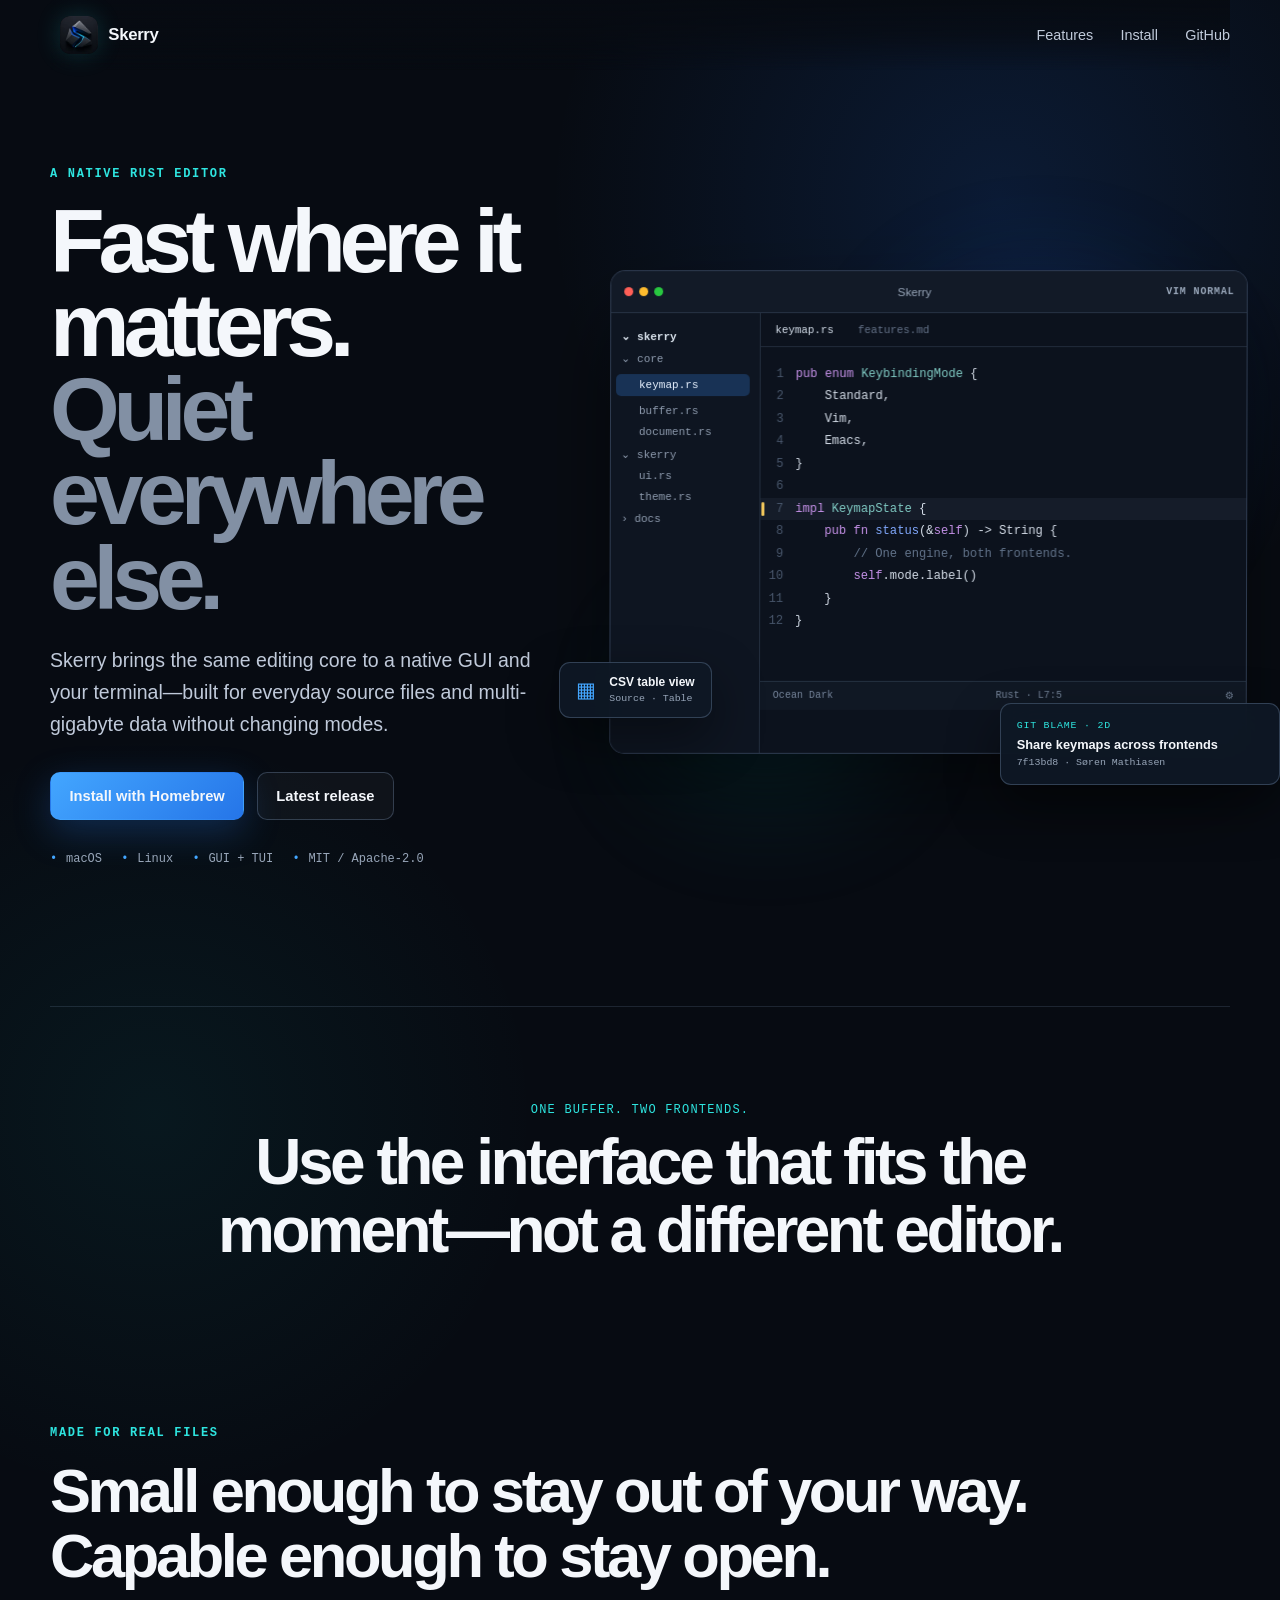
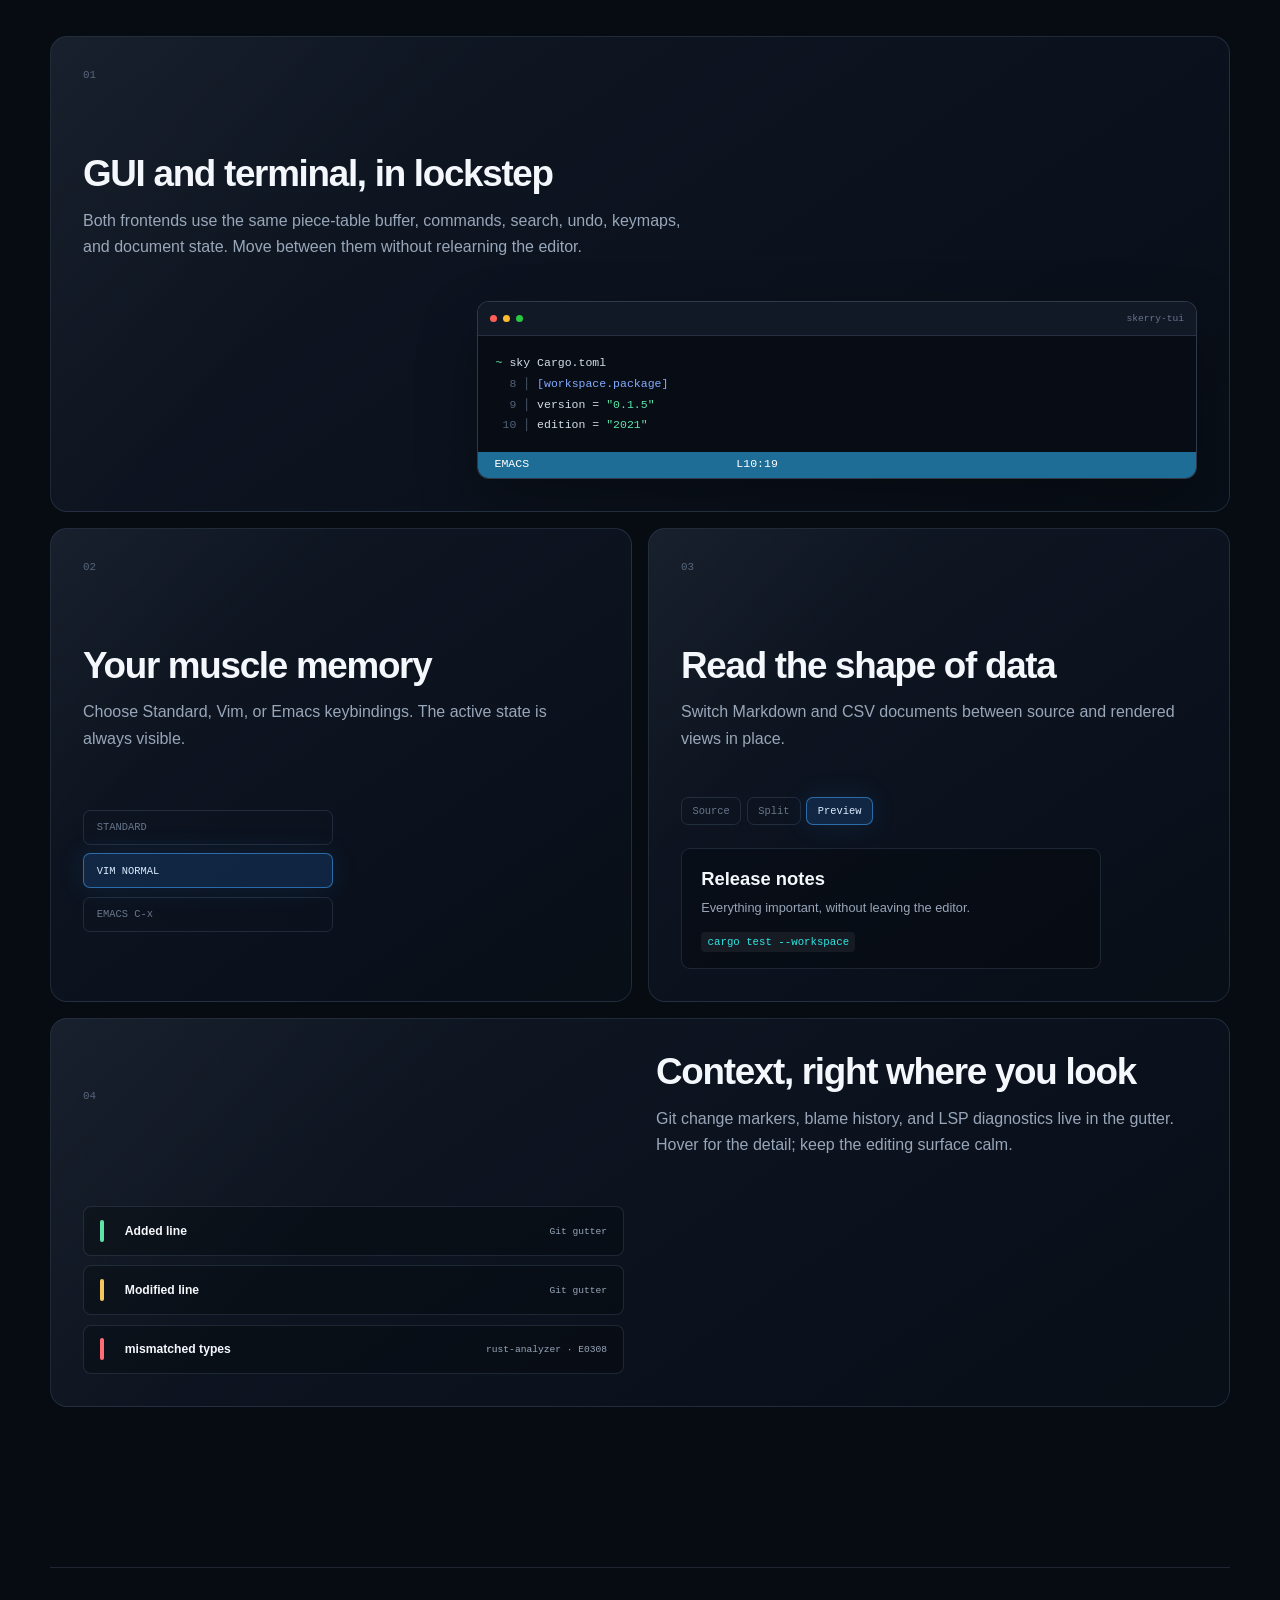
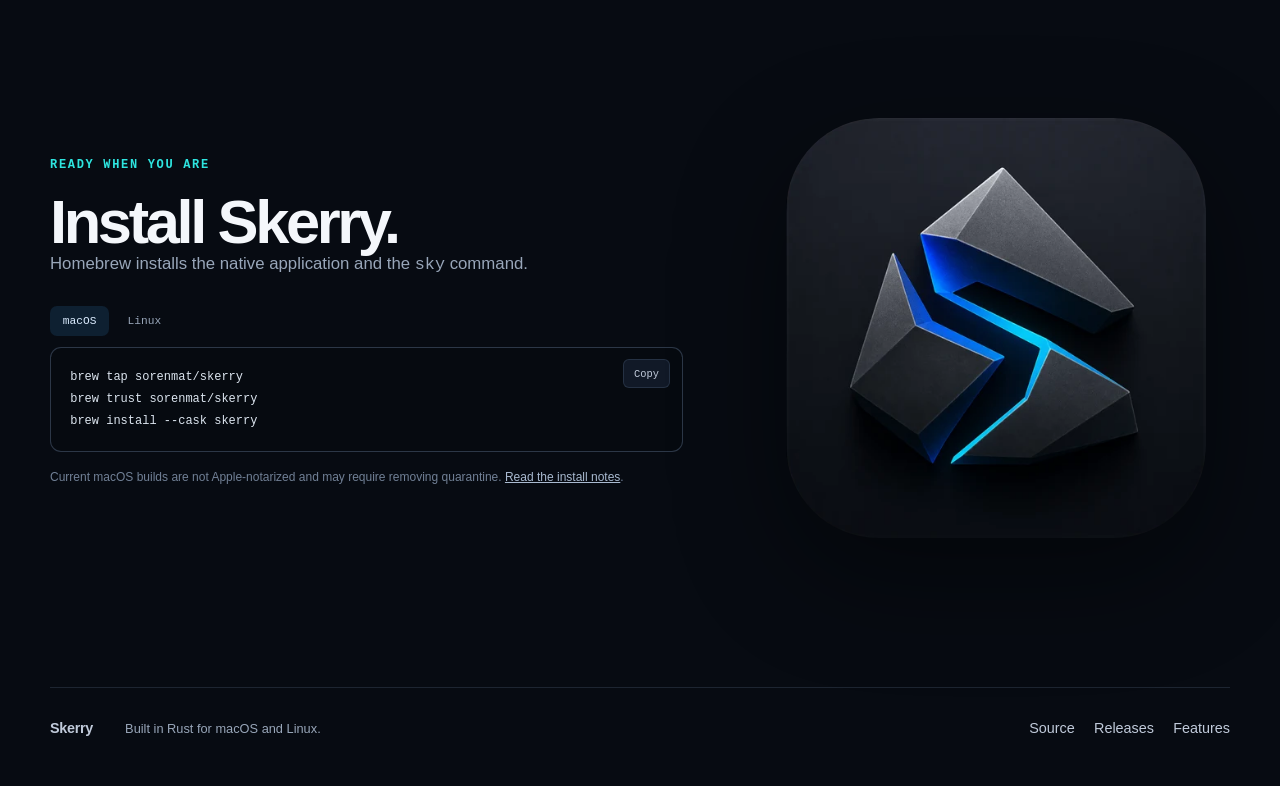
==== site/index.html @ b8928e0d "feat: add Skerry GitHub Pages site Give the editor a public product page with responsive installatio" ====
<!doctype html>
<html lang="en">
  <head>
    <meta charset="utf-8" />
    <meta name="viewport" content="width=device-width, initial-scale=1" />
    <meta
      name="description"
      content="Skerry is a fast Rust editor with native GUI and terminal frontends, Vim and Emacs keybindings, Markdown and CSV previews, Git context, and LSP support."
    />
    <meta name="theme-color" content="#070b12" />
    <meta property="og:title" content="Skerry — a fast editor for GUI and terminal" />
    <meta
      property="og:description"
      content="One editing core. Native GUI and terminal frontends. Built in Rust for tiny source files and multi-gigabyte data."
    />
    <meta
      property="og:image"
      content="https://sorenmat.github.io/skerry/Skerry-icon-512.png"
    />
    <meta property="og:type" content="website" />
    <meta property="og:url" content="https://sorenmat.github.io/skerry/" />
    <title>Skerry — a fast editor for GUI and terminal</title>
    <link rel="canonical" href="https://sorenmat.github.io/skerry/" />
    <link rel="icon" type="image/png" href="Skerry-icon-96.png" />
    <link rel="stylesheet" href="styles.css" />
    <script src="script.js" defer></script>
  </head>
  <body>
    <a class="skip-link" href="#main">Skip to content</a>

    <header class="site-header" data-header>
      <a class="brand" href="#top" aria-label="Skerry home">
        <picture>
          <source srcset="Skerry-icon-96.webp" type="image/webp" />
          <img src="Skerry-icon-96.png" alt="" width="38" height="38" />
        </picture>
        <span>Skerry</span>
      </a>
      <nav aria-label="Primary navigation">
        <a href="#features">Features</a>
        <a href="#install">Install</a>
        <a href="https://github.com/sorenmat/skerry">GitHub</a>
      </nav>
    </header>

    <main id="main">
      <section class="hero" id="top">
        <div class="hero-copy">
          <p class="eyebrow">A native Rust editor</p>
          <h1>Fast where it matters.<br /><span>Quiet everywhere else.</span></h1>
          <p class="hero-lede">
            Skerry brings the same editing core to a native GUI and your terminal—built
            for everyday source files and multi-gigabyte data without changing modes.
          </p>
          <div class="hero-actions">
            <a class="button button-primary" href="#install">Install with Homebrew</a>
            <a class="button button-secondary" href="https://github.com/sorenmat/skerry/releases/latest">
              Latest release
            </a>
          </div>
          <ul class="hero-notes" aria-label="Supported platforms">
            <li>macOS</li>
            <li>Linux</li>
            <li>GUI + TUI</li>
            <li>MIT / Apache-2.0</li>
          </ul>
        </div>

        <div
          class="product-stage"
          role="img"
          aria-label="Skerry’s native editor showing a Rust file, project tree, Vim mode, Git blame, and CSV view controls"
        >
          <div aria-hidden="true">
          <div class="glow glow-one"></div>
          <div class="glow glow-two"></div>
          <div class="editor-window">
            <div class="window-bar">
              <div class="traffic-lights" aria-hidden="true"><i></i><i></i><i></i></div>
              <span>Skerry</span>
              <span class="window-mode">VIM NORMAL</span>
            </div>
            <div class="editor-body">
              <aside class="file-tree" aria-label="Project files">
                <strong>⌄ skerry</strong>
                <span>⌄ core</span>
                <span class="tree-file selected">keymap.rs</span>
                <span class="tree-file">buffer.rs</span>
                <span class="tree-file">document.rs</span>
                <span>⌄ skerry</span>
                <span class="tree-file">ui.rs</span>
                <span class="tree-file">theme.rs</span>
                <span>› docs</span>
              </aside>
              <div class="code-pane" aria-label="Rust source preview">
                <div class="tab-row"><span>keymap.rs</span><span class="tab-dim">features.md</span></div>
                <div class="code-lines" aria-hidden="true">
                  <span><b>1</b><code><em>pub enum</em> <strong>KeybindingMode</strong> {</code></span>
                  <span><b>2</b><code>    Standard,</code></span>
                  <span><b>3</b><code>    Vim,</code></span>
                  <span><b>4</b><code>    Emacs,</code></span>
                  <span><b>5</b><code>}</code></span>
                  <span><b>6</b><code></code></span>
                  <span class="active-line"><b>7</b><i class="git-mark"></i><code><em>impl</em> <strong>KeymapState</strong> {</code></span>
                  <span><b>8</b><code>    <em>pub fn</em> <mark>status</mark>(&amp;<em>self</em>) -&gt; String {</code></span>
                  <span><b>9</b><code>        <span class="comment">// One engine, both frontends.</span></code></span>
                  <span><b>10</b><code>        <em>self</em>.mode.label()</code></span>
                  <span><b>11</b><code>    }</code></span>
                  <span><b>12</b><code>}</code></span>
                </div>
                <div class="editor-status">
                  <span>Ocean Dark</span><span>Rust · L7:5</span><span>⚙</span>
                </div>
              </div>
            </div>
          </div>
          <div class="floating-card blame-card">
            <span class="card-kicker">Git blame · 2d</span>
            <strong>Share keymaps across frontends</strong>
            <small>7f13bd8 · Søren Mathiasen</small>
          </div>
          <div class="floating-card file-card">
            <span class="file-icon">▦</span>
            <div><strong>CSV table view</strong><small>Source · Table</small></div>
          </div>
          </div>
        </div>
      </section>

      <section class="manifesto section-shell">
        <p>One buffer. Two frontends.</p>
        <h2>Use the interface that fits the moment—not a different editor.</h2>
      </section>

      <section class="features section-shell" id="features">
        <div class="section-heading">
          <p class="eyebrow">Made for real files</p>
          <h2>Small enough to stay out of your way.<br />Capable enough to stay open.</h2>
        </div>
        <div class="feature-grid">
          <article class="feature-card feature-wide">
            <span class="feature-number">01</span>
            <h3>GUI and terminal, in lockstep</h3>
            <p>
              Both frontends use the same piece-table buffer, commands, search, undo,
              keymaps, and document state. Move between them without relearning the editor.
            </p>
            <div class="terminal-demo" aria-label="Terminal example">
              <div class="terminal-bar"><i></i><i></i><i></i><span>skerry-tui</span></div>
              <pre><span class="prompt">~</span> sky Cargo.toml
<span class="dim">  8 │</span> <span class="blue">[workspace.package]</span>
<span class="dim">  9 │</span> version = <span class="green">"0.1.5"</span>
<span class="dim"> 10 │</span> edition = <span class="green">"2021"</span>
<span class="statusline"> EMACS                              L10:19 </span></pre>
            </div>
          </article>

          <article class="feature-card">
            <span class="feature-number">02</span>
            <h3>Your muscle memory</h3>
            <p>Choose Standard, Vim, or Emacs keybindings. The active state is always visible.</p>
            <div class="mode-stack" aria-label="Keybinding modes">
              <span>STANDARD</span><span class="active">VIM NORMAL</span><span>EMACS C-x</span>
            </div>
          </article>

          <article class="feature-card">
            <span class="feature-number">03</span>
            <h3>Read the shape of data</h3>
            <p>Switch Markdown and CSV documents between source and rendered views in place.</p>
            <div class="view-switcher"><span>Source</span><span>Split</span><span class="active">Preview</span></div>
            <div class="markdown-mini">
              <strong>Release notes</strong>
              <p>Everything important, without leaving the editor.</p>
              <code>cargo test --workspace</code>
            </div>
          </article>

          <article class="feature-card feature-wide context-card">
            <span class="feature-number">04</span>
            <div>
              <h3>Context, right where you look</h3>
              <p>
                Git change markers, blame history, and LSP diagnostics live in the gutter.
                Hover for the detail; keep the editing surface calm.
              </p>
            </div>
            <div class="context-list">
              <span><i class="dot dot-green"></i><strong>Added line</strong><small>Git gutter</small></span>
              <span><i class="dot dot-yellow"></i><strong>Modified line</strong><small>Git gutter</small></span>
              <span><i class="dot dot-red"></i><strong>mismatched types</strong><small>rust-analyzer · E0308</small></span>
            </div>
          </article>
        </div>
      </section>

      <section class="install section-shell" id="install">
        <div class="install-copy">
          <p class="eyebrow">Ready when you are</p>
          <h2>Install Skerry.</h2>
          <p>Homebrew installs the native application and the <code>sky</code> command.</p>
          <div class="platform-tabs" aria-label="Installation platform">
            <button type="button" aria-pressed="true" aria-controls="install-command" data-platform="macos">macOS</button>
            <button type="button" aria-pressed="false" aria-controls="install-command" data-platform="linux">Linux</button>
          </div>
          <div class="command-box" id="install-command" data-command-box>
            <pre><code data-install-command>brew tap sorenmat/skerry
brew trust sorenmat/skerry
brew install --cask skerry</code></pre>
            <button type="button" class="copy-button" data-copy aria-label="Copy install command" aria-live="polite">Copy</button>
          </div>
          <p class="install-note">
            Current macOS builds are not Apple-notarized and may require removing quarantine.
            <a href="https://github.com/sorenmat/skerry/blob/master/INSTALL.md">Read the install notes</a>.
          </p>
        </div>
        <picture>
          <source srcset="Skerry-icon-512.webp" type="image/webp" />
          <img
            class="install-icon"
            src="Skerry-icon-512.png"
            alt="Skerry app icon"
            width="420"
            height="420"
            loading="lazy"
          />
        </picture>
      </section>
    </main>

    <footer class="site-footer section-shell">
      <a class="brand" href="#top"><span>Skerry</span></a>
      <p>Built in Rust for macOS and Linux.</p>
      <div>
        <a href="https://github.com/sorenmat/skerry">Source</a>
        <a href="https://github.com/sorenmat/skerry/releases">Releases</a>
        <a href="https://github.com/sorenmat/skerry/blob/master/features.md">Features</a>
      </div>
    </footer>
  </body>
</html>
---- site/styles.css ----
:root {
  color-scheme: dark;
  --bg: #070b12;
  --bg-soft: #0c121d;
  --panel: rgba(17, 25, 39, 0.76);
  --panel-solid: #111927;
  --line: rgba(143, 171, 211, 0.16);
  --line-strong: rgba(143, 171, 211, 0.28);
  --text: #f4f7fb;
  --muted: #98a6b9;
  --muted-bright: #c0cada;
  --blue: #43a6ff;
  --cyan: #2ee5e0;
  --green: #5ae4a8;
  --yellow: #f2c75c;
  --red: #ff6b75;
  --max: 1180px;
}

* { box-sizing: border-box; }
html { scroll-behavior: smooth; }
[id] { scroll-margin-top: 5.5rem; }
body {
  margin: 0;
  overflow-x: hidden;
  background:
    radial-gradient(circle at 78% 5%, rgba(35, 111, 232, 0.16), transparent 28rem),
    radial-gradient(circle at 12% 28%, rgba(21, 193, 196, 0.07), transparent 24rem),
    var(--bg);
  color: var(--text);
  font-family: Inter, ui-sans-serif, -apple-system, BlinkMacSystemFont, "Segoe UI", sans-serif;
  -webkit-font-smoothing: antialiased;
}

a { color: inherit; }
button, a { -webkit-tap-highlight-color: transparent; }
.skip-link { position: fixed; top: -4rem; left: 1rem; z-index: 20; padding: .75rem 1rem; background: var(--text); color: var(--bg); }
.skip-link:focus { top: 1rem; }

.site-header {
  position: sticky;
  top: 0;
  z-index: 10;
  display: flex;
  align-items: center;
  justify-content: space-between;
  width: min(calc(100% - 2rem), var(--max));
  margin: 0 auto;
  padding: 1rem 0;
  background: linear-gradient(to bottom, rgba(7, 11, 18, .94), rgba(7, 11, 18, .68), transparent);
  backdrop-filter: blur(14px);
}
.brand { display: inline-flex; align-items: center; gap: .65rem; font-size: 1.05rem; font-weight: 720; letter-spacing: -.02em; text-decoration: none; }
.brand picture { display: contents; }
.brand img { border-radius: 10px; box-shadow: 0 0 24px rgba(46, 229, 224, .18); }
.site-header nav { display: flex; gap: 1.7rem; }
.site-header nav a, .site-footer a { color: var(--muted-bright); font-size: .9rem; text-decoration: none; transition: color .2s ease; }
.site-header nav a:hover, .site-footer a:hover { color: white; }

.hero {
  display: grid;
  grid-template-columns: minmax(0, .9fr) minmax(520px, 1.1fr);
  align-items: center;
  gap: 3.2rem;
  width: min(calc(100% - 2rem), var(--max));
  min-height: 810px;
  margin: 0 auto;
  padding: 6rem 0 8rem;
}
.eyebrow { margin: 0 0 1rem; color: var(--cyan); font: 650 .75rem/1.4 ui-monospace, SFMono-Regular, Menlo, monospace; letter-spacing: .14em; text-transform: uppercase; }
h1, h2, h3, p { margin-top: 0; }
h1 { max-width: 720px; margin-bottom: 1.5rem; font-size: clamp(3.7rem, 7vw, 6.4rem); line-height: .94; letter-spacing: -.07em; }
h1 span { color: #8290a4; }
.hero-lede { max-width: 620px; color: var(--muted-bright); font-size: clamp(1.05rem, 2vw, 1.22rem); line-height: 1.65; }
.hero-actions { display: flex; flex-wrap: wrap; gap: .8rem; margin: 2rem 0 2rem; }
.button { display: inline-flex; min-height: 48px; align-items: center; justify-content: center; padding: .8rem 1.15rem; border: 1px solid var(--line-strong); border-radius: 10px; font-size: .92rem; font-weight: 680; text-decoration: none; transition: transform .2s ease, border-color .2s ease, box-shadow .2s ease; }
.button:hover { transform: translateY(-2px); }
.button-primary { border-color: transparent; background: linear-gradient(135deg, var(--blue), #2575e8); box-shadow: 0 12px 36px rgba(38, 120, 231, .28); }
.button-primary:hover { box-shadow: 0 16px 44px rgba(38, 120, 231, .4); }
.button-secondary { background: rgba(255,255,255,.035); }
.button-secondary:hover { border-color: rgba(255,255,255,.35); }
.hero-notes { display: flex; flex-wrap: wrap; gap: .55rem 1.2rem; padding: 0; color: var(--muted); font: .75rem ui-monospace, SFMono-Regular, Menlo, monospace; list-style: none; }
.hero-notes li::before { content: "•"; margin-right: .55rem; color: var(--blue); }

.product-stage { position: relative; min-height: 560px; perspective: 1200px; }
.glow { position: absolute; border-radius: 999px; filter: blur(60px); opacity: .28; }
.glow-one { top: 8%; right: 8%; width: 280px; height: 280px; background: #165ad5; }
.glow-two { bottom: 0; left: 6%; width: 240px; height: 180px; background: #00b6c1; opacity: .14; }
.editor-window {
  position: absolute;
  top: 5%;
  left: 0;
  width: 103%;
  overflow: hidden;
  border: 1px solid rgba(137, 171, 218, .27);
  border-radius: 15px;
  background: #0c121d;
  box-shadow: 0 42px 90px rgba(0,0,0,.48), inset 0 1px rgba(255,255,255,.05);
  transform: rotateY(-4deg) rotateX(2deg);
}
.window-bar, .tab-row, .editor-status { display: flex; align-items: center; }
.window-bar { height: 42px; padding: 0 .8rem; border-bottom: 1px solid var(--line); background: #121a27; color: var(--muted); font-size: .73rem; }
.window-bar > span:nth-child(2) { margin: auto; }
.window-mode { font: 600 .63rem ui-monospace, monospace; letter-spacing: .08em; }
.traffic-lights { display: flex; gap: 6px; }
.traffic-lights i, .terminal-bar i { width: 9px; height: 9px; border-radius: 50%; background: #ff5f57; }
.traffic-lights i:nth-child(2), .terminal-bar i:nth-child(2) { background: #febc2e; }
.traffic-lights i:nth-child(3), .terminal-bar i:nth-child(3) { background: #28c840; }
.editor-body { display: grid; grid-template-columns: 150px 1fr; min-height: 440px; }
.file-tree { display: flex; flex-direction: column; gap: .58rem; padding: 1.05rem .65rem; border-right: 1px solid var(--line); background: #0e1521; color: #8e9bae; font: .69rem ui-monospace, SFMono-Regular, Menlo, monospace; }
.file-tree strong { color: #dce5ef; }
.tree-file { padding-left: 1.1rem; }
.tree-file.selected { margin-left: -.35rem; padding: .3rem .35rem .3rem 1.45rem; border-radius: 5px; background: rgba(54, 137, 239, .25); color: #e8f2ff; }
.code-pane { min-width: 0; }
.tab-row { height: 34px; gap: 1.5rem; padding: 0 .9rem; border-bottom: 1px solid var(--line); color: #d7e1ed; font: .68rem ui-monospace, monospace; }
.tab-dim { color: #647288; }
.code-lines { padding: 1rem 0; font: .76rem/1.85 ui-monospace, SFMono-Regular, Menlo, monospace; }
.code-lines > span { position: relative; display: grid; grid-template-columns: 35px 1fr; min-height: 1.85em; padding-right: 1rem; }
.code-lines b { color: #48566b; text-align: right; padding-right: 12px; font-weight: 400; user-select: none; }
.code-lines code { color: #d6dee9; white-space: pre; }
.code-lines em { color: #c792ea; font-style: normal; }
.code-lines strong { color: #80cbc4; font-weight: 500; }
.code-lines mark { background: none; color: #82aaff; }
.code-lines .comment { color: #62738a; }
.code-lines .active-line { background: rgba(97, 120, 151, .10); }
.git-mark { position: absolute; left: 1px; top: 4px; width: 3px; height: calc(100% - 8px); border-radius: 3px; background: var(--yellow); }
.editor-status { justify-content: space-between; height: 29px; margin-top: 2rem; padding: 0 .8rem; border-top: 1px solid var(--line); background: #101824; color: #75849a; font: .63rem ui-monospace, monospace; }
.floating-card { position: absolute; z-index: 2; border: 1px solid var(--line-strong); background: rgba(15, 24, 37, .92); box-shadow: 0 20px 52px rgba(0,0,0,.45); backdrop-filter: blur(18px); }
.blame-card { right: -8%; bottom: 3%; display: flex; flex-direction: column; gap: .35rem; width: 280px; padding: 1rem; border-radius: 11px; }
.card-kicker { color: var(--cyan); font: .62rem ui-monospace, monospace; text-transform: uppercase; letter-spacing: .08em; }
.blame-card strong { font-size: .8rem; }
.blame-card small, .file-card small { color: var(--muted); font: .62rem ui-monospace, monospace; }
.file-card { left: -8%; bottom: 15%; display: flex; align-items: center; gap: .8rem; padding: .8rem 1rem; border-radius: 11px; }
.file-card div { display: flex; flex-direction: column; gap: .25rem; }
.file-card strong { font-size: .75rem; }
.file-icon { color: var(--blue); font-size: 1.3rem; }

.section-shell { width: min(calc(100% - 2rem), var(--max)); margin-inline: auto; }
.manifesto { padding: 6rem 0 10rem; border-top: 1px solid var(--line); text-align: center; }
.manifesto p { color: var(--cyan); font: .75rem ui-monospace, monospace; letter-spacing: .1em; text-transform: uppercase; }
.manifesto h2 { max-width: 850px; margin: 0 auto; font-size: clamp(2.4rem, 5vw, 4.8rem); line-height: 1.06; letter-spacing: -.055em; }
.features { padding-bottom: 10rem; }
.section-heading { margin-bottom: 3rem; }
.section-heading h2, .install h2 { margin-bottom: 0; font-size: clamp(2.3rem, 4.8vw, 4.3rem); line-height: 1.06; letter-spacing: -.055em; }
.feature-grid { display: grid; grid-template-columns: repeat(2, minmax(0, 1fr)); gap: 1rem; }
.feature-card { position: relative; overflow: hidden; min-height: 380px; padding: 2rem; border: 1px solid var(--line); border-radius: 17px; background: linear-gradient(145deg, rgba(18,27,42,.82), rgba(10,16,26,.72)); }
.feature-card::after { content: ""; position: absolute; inset: 0; pointer-events: none; background: linear-gradient(130deg, rgba(255,255,255,.035), transparent 30%); }
.feature-wide { grid-column: span 2; }
.feature-number { display: block; margin-bottom: 4.5rem; color: #536178; font: .68rem ui-monospace, monospace; }
.feature-card h3 { max-width: 650px; margin-bottom: .8rem; font-size: clamp(1.55rem, 3vw, 2.3rem); letter-spacing: -.035em; }
.feature-card > p, .context-card > div > p { max-width: 620px; color: var(--muted); line-height: 1.65; }
.terminal-demo { margin: 2.5rem 0 0 auto; max-width: 720px; overflow: hidden; border: 1px solid var(--line-strong); border-radius: 12px; background: #080d15; box-shadow: 0 24px 60px rgba(0,0,0,.32); }
.terminal-bar { display: flex; gap: 6px; align-items: center; height: 34px; padding: 0 .75rem; border-bottom: 1px solid var(--line); background: #111927; }
.terminal-bar i { width: 7px; height: 7px; }
.terminal-bar span { margin-left: auto; color: #66758a; font: .6rem ui-monospace, monospace; }
.terminal-demo pre { margin: 0; padding: 1.1rem; color: #d5dfeb; font: .72rem/1.8 ui-monospace, monospace; }
.prompt, .green { color: var(--green); }
.dim { color: #536178; }
.blue { color: #82aaff; }
.statusline { display: block; margin: 1rem -1.1rem -1.1rem; padding: .15rem .6rem; background: #1e6d96; color: white; }
.mode-stack { display: grid; gap: .55rem; max-width: 250px; margin-top: 3.6rem; }
.mode-stack span, .view-switcher span { padding: .65rem .8rem; border: 1px solid var(--line); border-radius: 7px; color: #67768c; font: .65rem ui-monospace, monospace; }
.mode-stack span.active, .view-switcher span.active { border-color: rgba(67,166,255,.55); background: rgba(43, 127, 229, .18); color: #dcecff; box-shadow: 0 0 28px rgba(43,127,229,.12); }
.view-switcher { display: flex; gap: .35rem; margin: 2.8rem 0 1.4rem; }
.view-switcher span { padding: .45rem .65rem; }
.markdown-mini { max-width: 420px; padding: 1.2rem; border: 1px solid var(--line); border-radius: 9px; background: rgba(6,10,17,.55); }
.markdown-mini strong { font-size: 1.15rem; }
.markdown-mini p { margin: .6rem 0 1rem; color: var(--muted); font-size: .8rem; }
.markdown-mini code { padding: .25rem .4rem; border-radius: 4px; background: rgba(255,255,255,.06); color: var(--cyan); font-size: .67rem; }
.context-card { display: grid; grid-template-columns: 1fr 1fr; align-items: end; gap: 2rem; }
.context-list { display: grid; gap: .6rem; }
.context-list > span { display: grid; grid-template-columns: 12px 1fr auto; align-items: center; gap: .8rem; padding: .8rem 1rem; border: 1px solid var(--line); border-radius: 8px; background: rgba(5,9,15,.45); }
.context-list strong { font-size: .76rem; font-weight: 580; }
.context-list small { color: var(--muted); font: .6rem ui-monospace, monospace; }
.dot { width: 4px; height: 22px; border-radius: 4px; }
.dot-green { background: var(--green); }.dot-yellow { background: var(--yellow); }.dot-red { background: var(--red); }

.install { display: grid; grid-template-columns: 1.15fr .85fr; align-items: center; gap: 5rem; min-height: 720px; padding: 7rem 0; border-top: 1px solid var(--line); }
.install-copy > p:not(.eyebrow):not(.install-note) { color: var(--muted); font-size: 1.05rem; }
.install-copy code { font-family: ui-monospace, monospace; }
.platform-tabs { display: flex; gap: .35rem; margin: 2rem 0 .7rem; }
.platform-tabs button { padding: .55rem .8rem; border: 0; border-radius: 7px; background: transparent; color: var(--muted); cursor: pointer; font: .7rem ui-monospace, monospace; }
.platform-tabs button[aria-pressed="true"] { background: rgba(67,166,255,.13); color: #dcecff; }
.command-box { position: relative; overflow: auto; border: 1px solid var(--line-strong); border-radius: 11px; background: #060a10; }
.command-box pre { margin: 0; padding: 1.2rem 5rem 1.2rem 1.2rem; color: #dce5ef; font: .75rem/1.8 ui-monospace, monospace; }
.copy-button { position: absolute; top: .7rem; right: .7rem; padding: .45rem .65rem; border: 1px solid var(--line); border-radius: 6px; background: #111927; color: var(--muted-bright); cursor: pointer; font: .65rem ui-monospace, monospace; }
.copy-button:hover { border-color: var(--line-strong); color: white; }
.install-note { margin-top: 1rem; color: #718096; font-size: .75rem; line-height: 1.55; }
.install-note a { color: #a9bad0; }
.install > picture { display: block; }
.install-icon { display: block; width: min(100%, 420px); height: auto; margin: auto; border-radius: 22%; filter: drop-shadow(0 38px 55px rgba(0,0,0,.44)); }
.site-footer { display: flex; align-items: center; gap: 2rem; padding: 2rem 0 3rem; border-top: 1px solid var(--line); color: var(--muted); }
.site-footer p { margin: 0 auto 0 0; font-size: .8rem; }
.site-footer div { display: flex; gap: 1.2rem; }

@media (max-width: 950px) {
  .hero { grid-template-columns: 1fr; padding-top: 4rem; }
  .hero-copy { position: relative; z-index: 2; }
  .product-stage { min-height: 510px; }
  .editor-window { width: 100%; }
  .install { grid-template-columns: 1fr; }
  .install > picture { grid-row: 1; }
  .install-icon { width: 240px; }
}
@media (max-width: 680px) {
  .site-header nav a:not(:last-child) { display: none; }
  .hero { min-height: auto; padding-bottom: 5rem; }
  h1 { font-size: clamp(3rem, 15vw, 4.5rem); }
  .product-stage { min-height: 390px; margin-top: 1rem; }
  .editor-window { transform: none; }
  .editor-body { grid-template-columns: 88px 1fr; min-height: 330px; }
  .file-tree { padding-inline: .4rem; font-size: .52rem; }
  .code-lines { font-size: .56rem; }
  .blame-card { right: -2%; bottom: -4%; width: 225px; }
  .file-card { display: none; }
  .feature-grid { grid-template-columns: 1fr; }
  .feature-wide { grid-column: auto; }
  .feature-card { padding: 1.4rem; }
  .context-card { grid-template-columns: 1fr; }
  .context-list > span { grid-template-columns: 12px 1fr; }
  .context-list small { grid-column: 2; }
  .site-footer { align-items: flex-start; flex-direction: column; }
  .site-footer p { margin: 0; }
}
@media (prefers-reduced-motion: reduce) {
  html { scroll-behavior: auto; }
  *, *::before, *::after { transition-duration: .01ms !important; animation-duration: .01ms !important; }
}
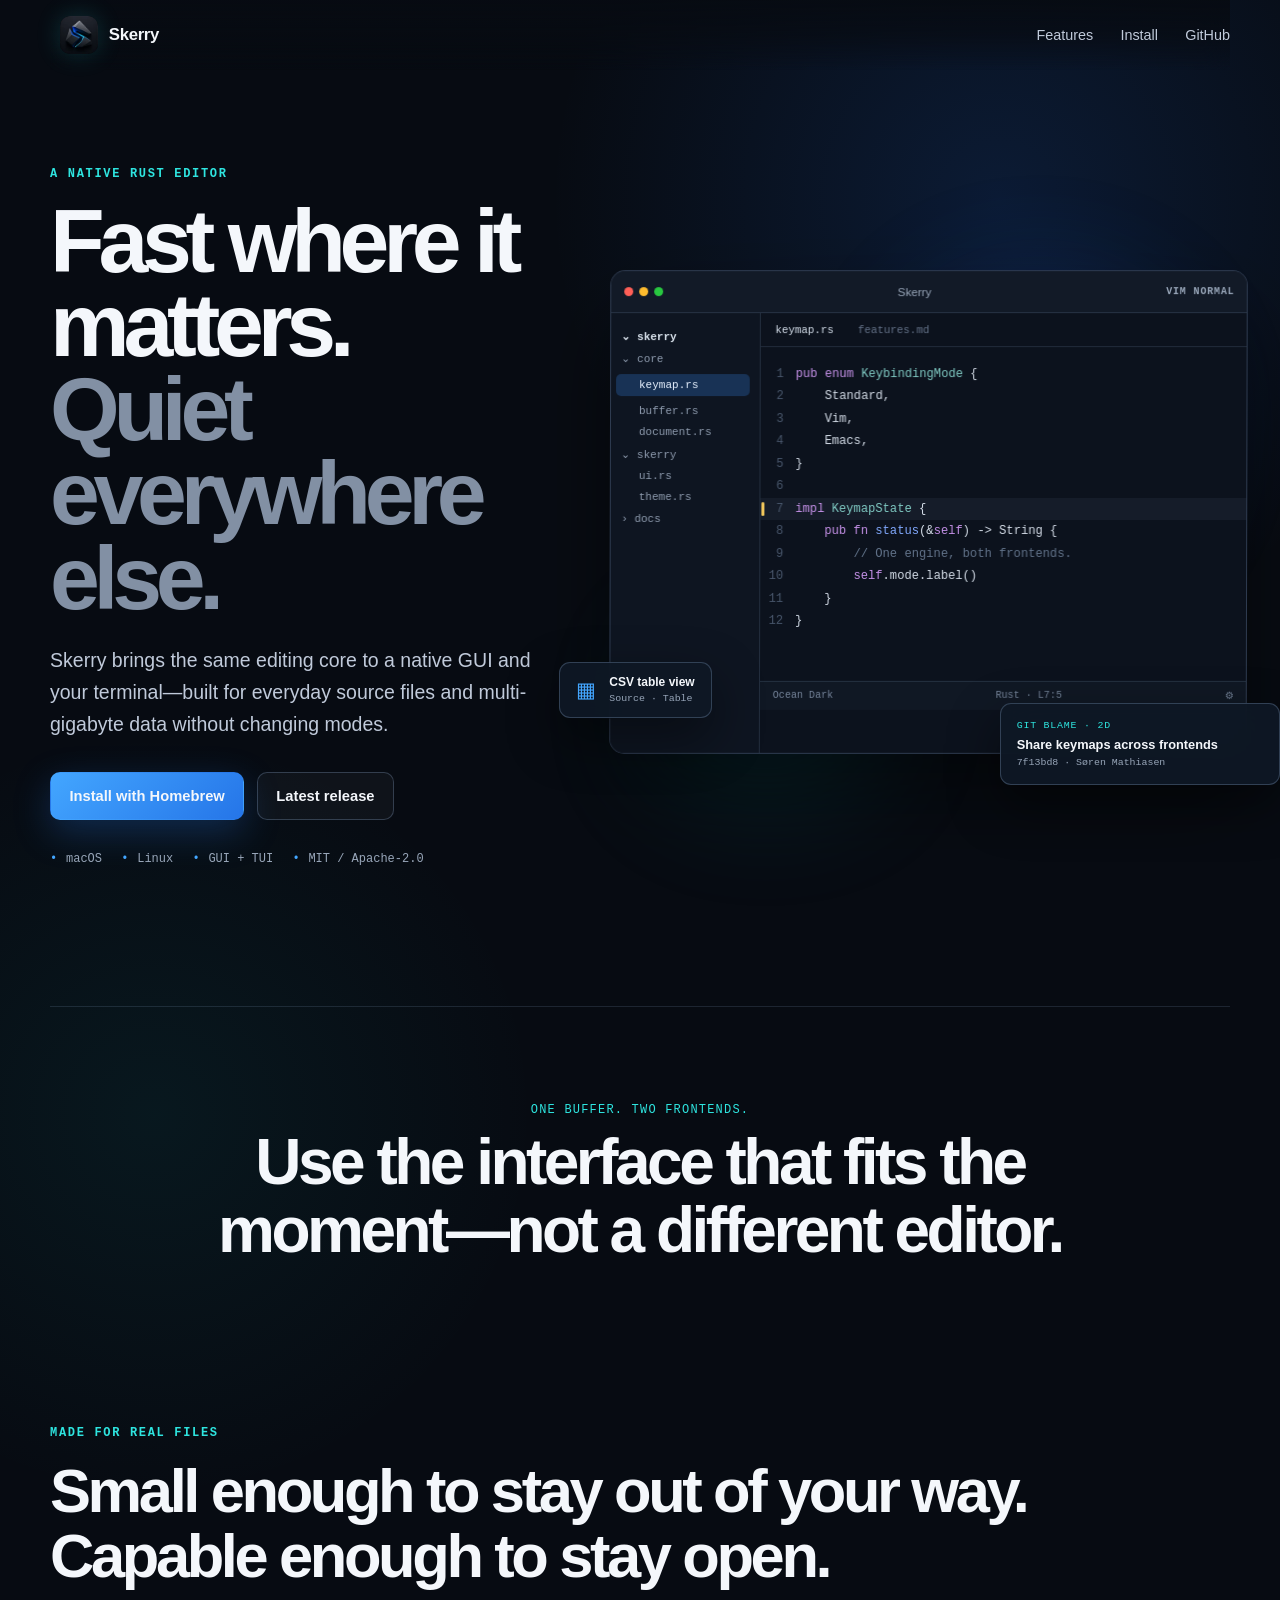
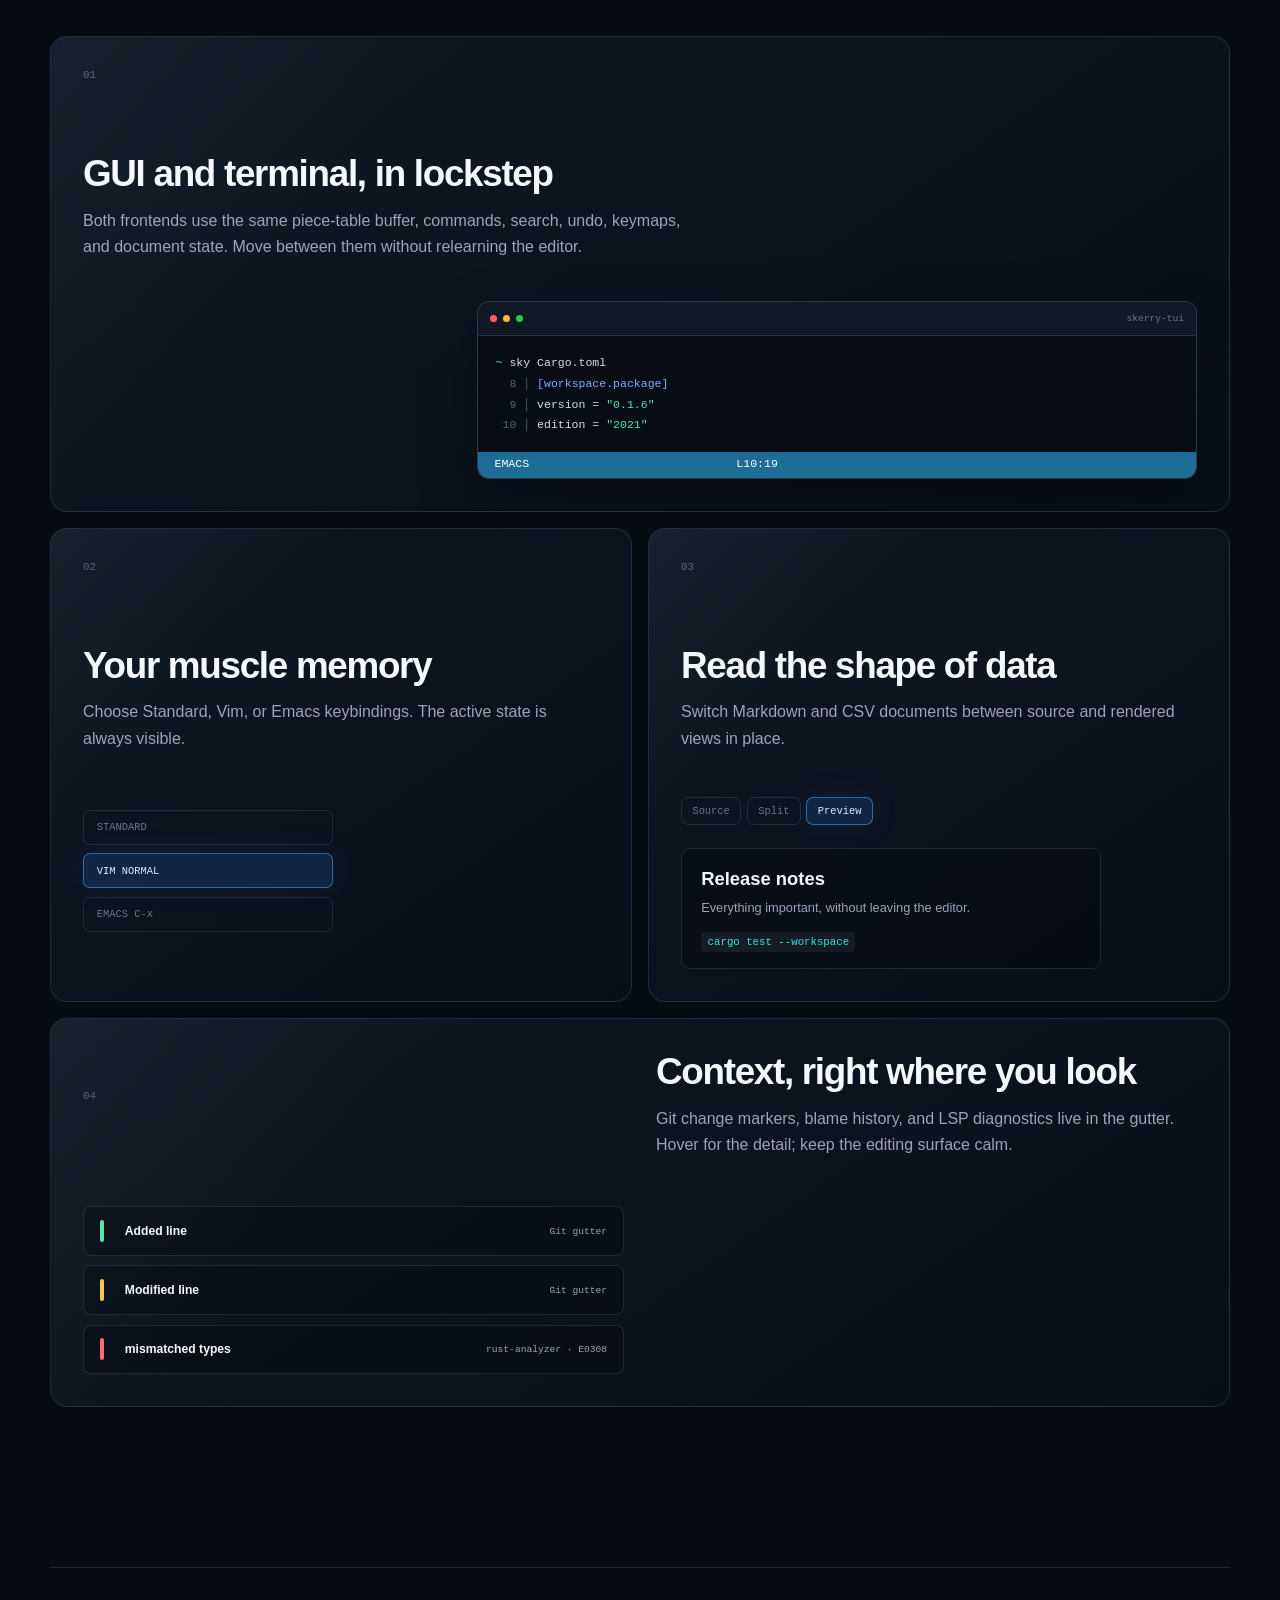
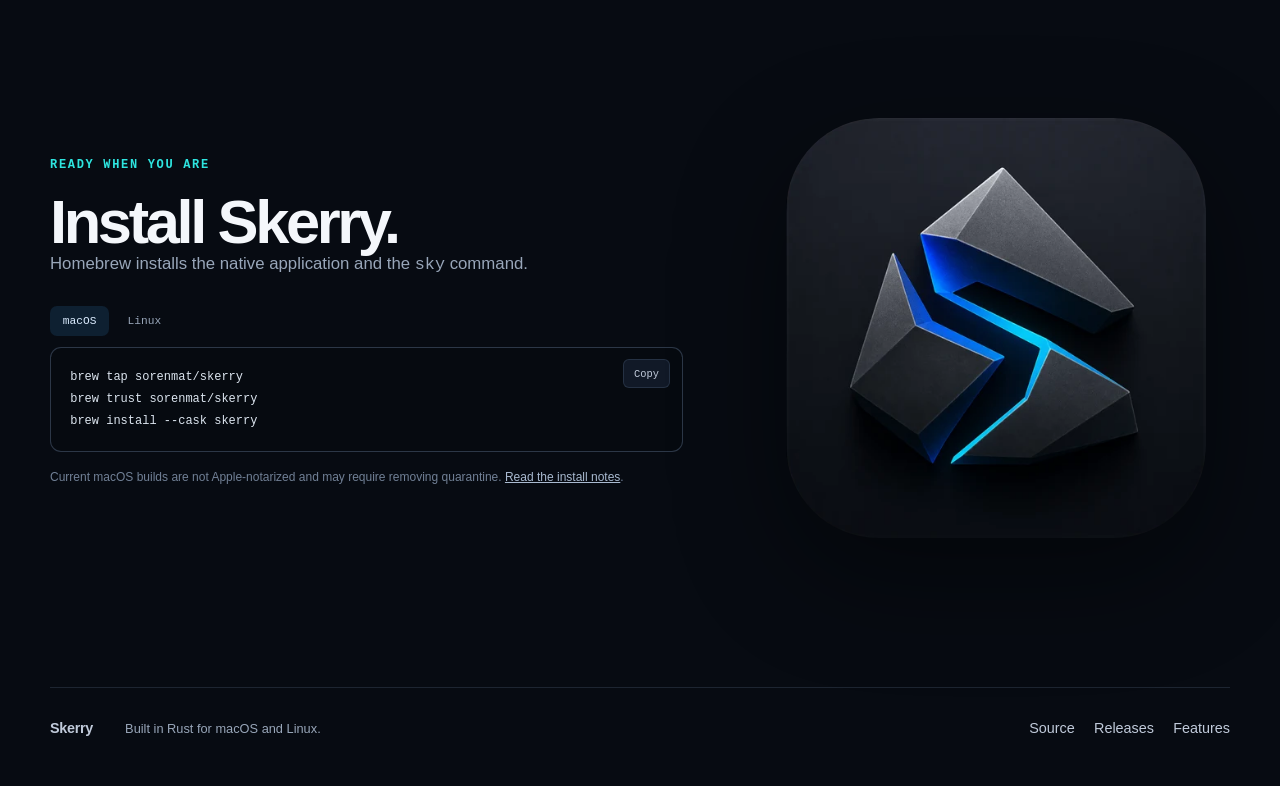
==== commit 399ca0b4: "feat: ship GUI and TUI in release packages" ====
--- a/site/index.html
+++ b/site/index.html
@@ -149,7 +149,7 @@
               <div class="terminal-bar"><i></i><i></i><i></i><span>skerry-tui</span></div>
               <pre><span class="prompt">~</span> sky Cargo.toml
 <span class="dim">  8 │</span> <span class="blue">[workspace.package]</span>
-<span class="dim">  9 │</span> version = <span class="green">"0.1.5"</span>
+<span class="dim">  9 │</span> version = <span class="green">"0.1.6"</span>
 <span class="dim"> 10 │</span> edition = <span class="green">"2021"</span>
 <span class="statusline"> EMACS                              L10:19 </span></pre>
             </div>
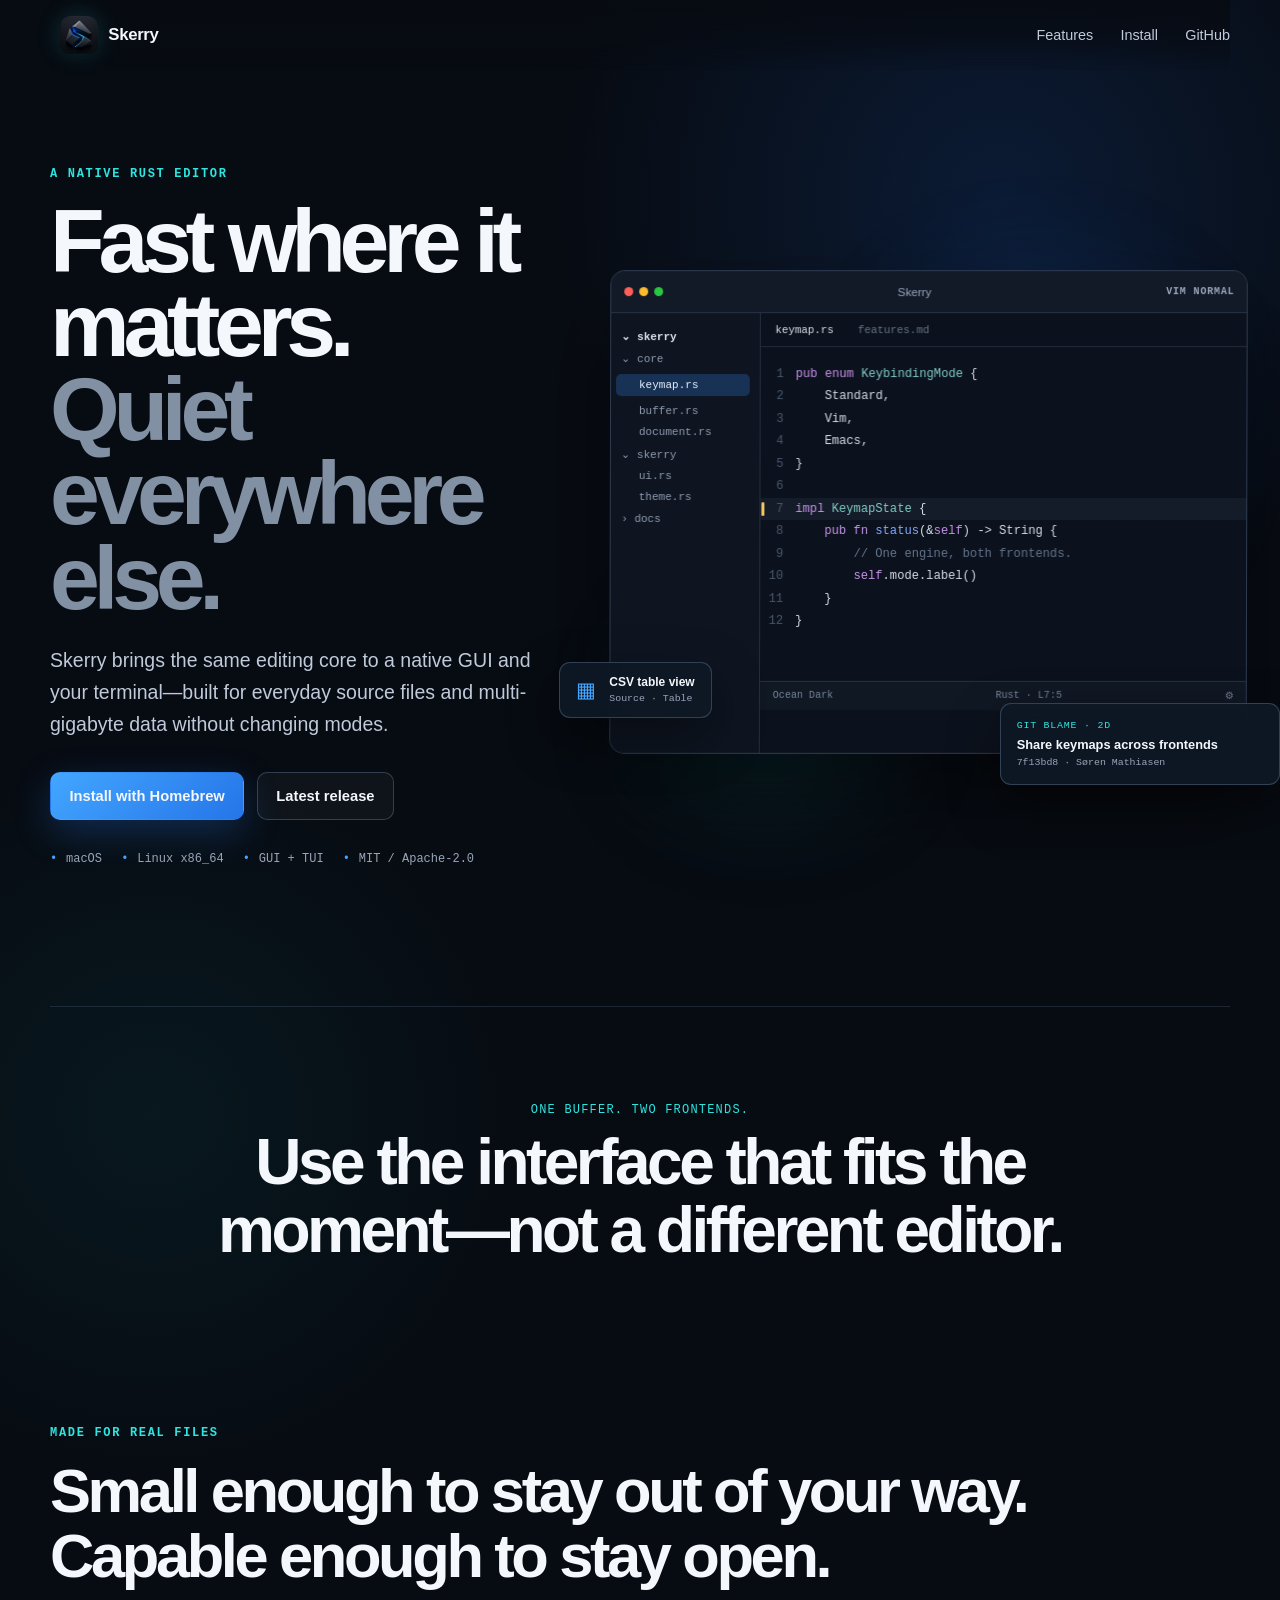
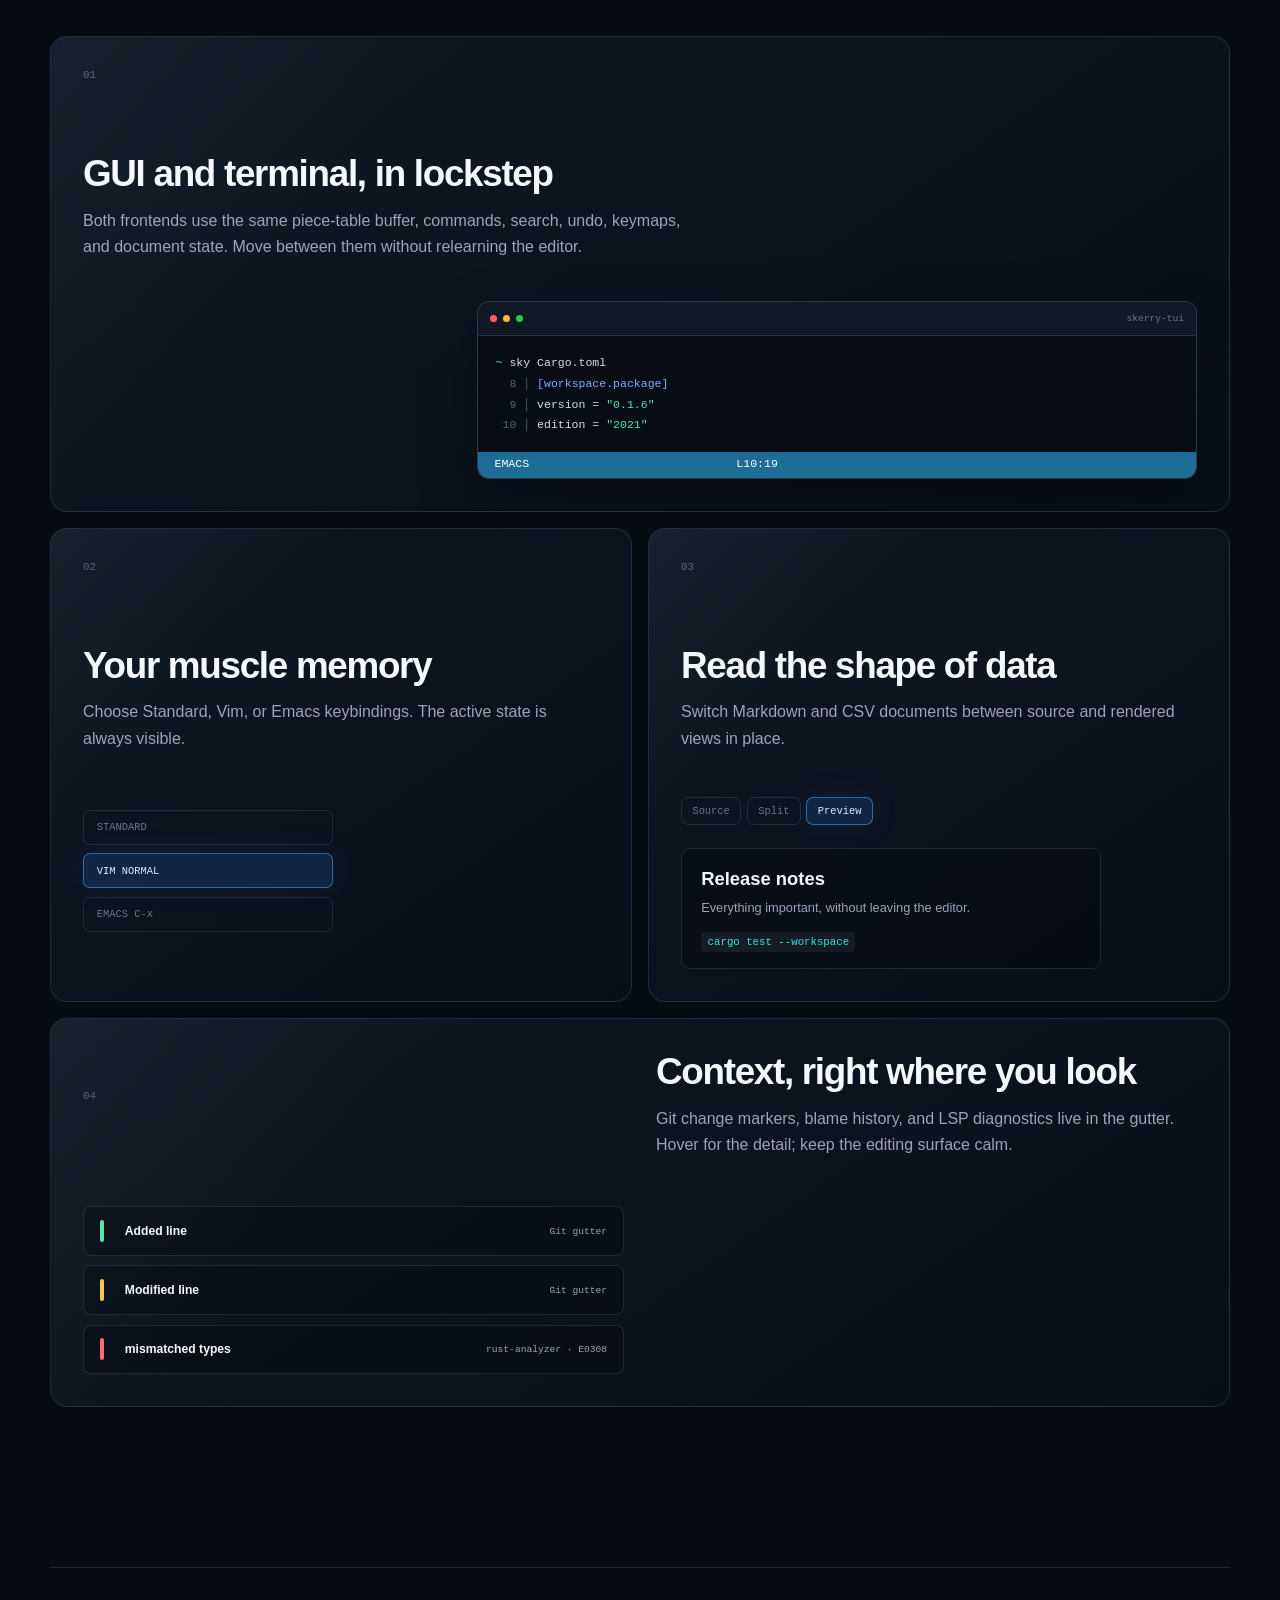
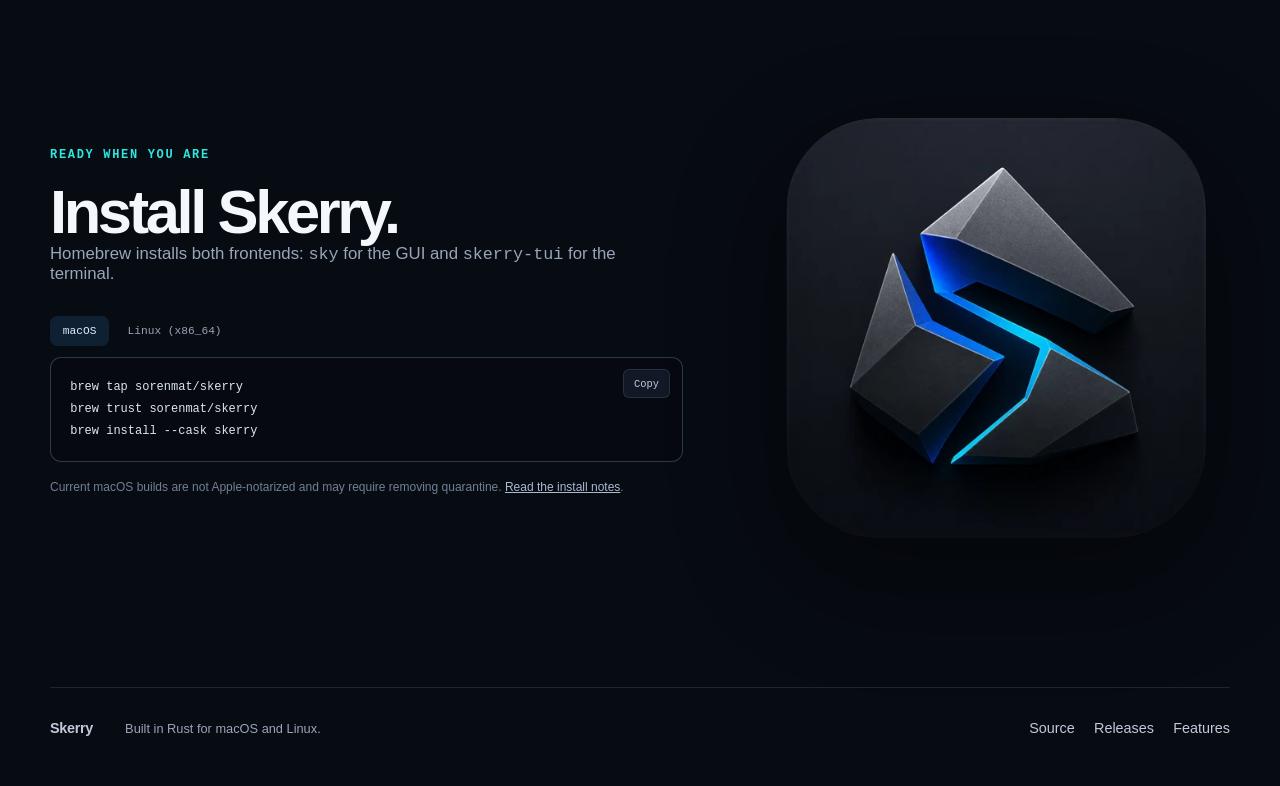
==== commit 5f294f0e: "docs: publish Homebrew 0.1.6 instructions" ====
--- a/site/index.html
+++ b/site/index.html
@@ -60,7 +60,7 @@
           </div>
           <ul class="hero-notes" aria-label="Supported platforms">
             <li>macOS</li>
-            <li>Linux</li>
+            <li>Linux x86_64</li>
             <li>GUI + TUI</li>
             <li>MIT / Apache-2.0</li>
           </ul>
@@ -198,10 +198,13 @@
         <div class="install-copy">
           <p class="eyebrow">Ready when you are</p>
           <h2>Install Skerry.</h2>
-          <p>Homebrew installs the native application and the <code>sky</code> command.</p>
+          <p>
+            Homebrew installs both frontends: <code>sky</code> for the GUI and
+            <code>skerry-tui</code> for the terminal.
+          </p>
           <div class="platform-tabs" aria-label="Installation platform">
             <button type="button" aria-pressed="true" aria-controls="install-command" data-platform="macos">macOS</button>
-            <button type="button" aria-pressed="false" aria-controls="install-command" data-platform="linux">Linux</button>
+            <button type="button" aria-pressed="false" aria-controls="install-command" data-platform="linux">Linux (x86_64)</button>
           </div>
           <div class="command-box" id="install-command" data-command-box>
             <pre><code data-install-command>brew tap sorenmat/skerry
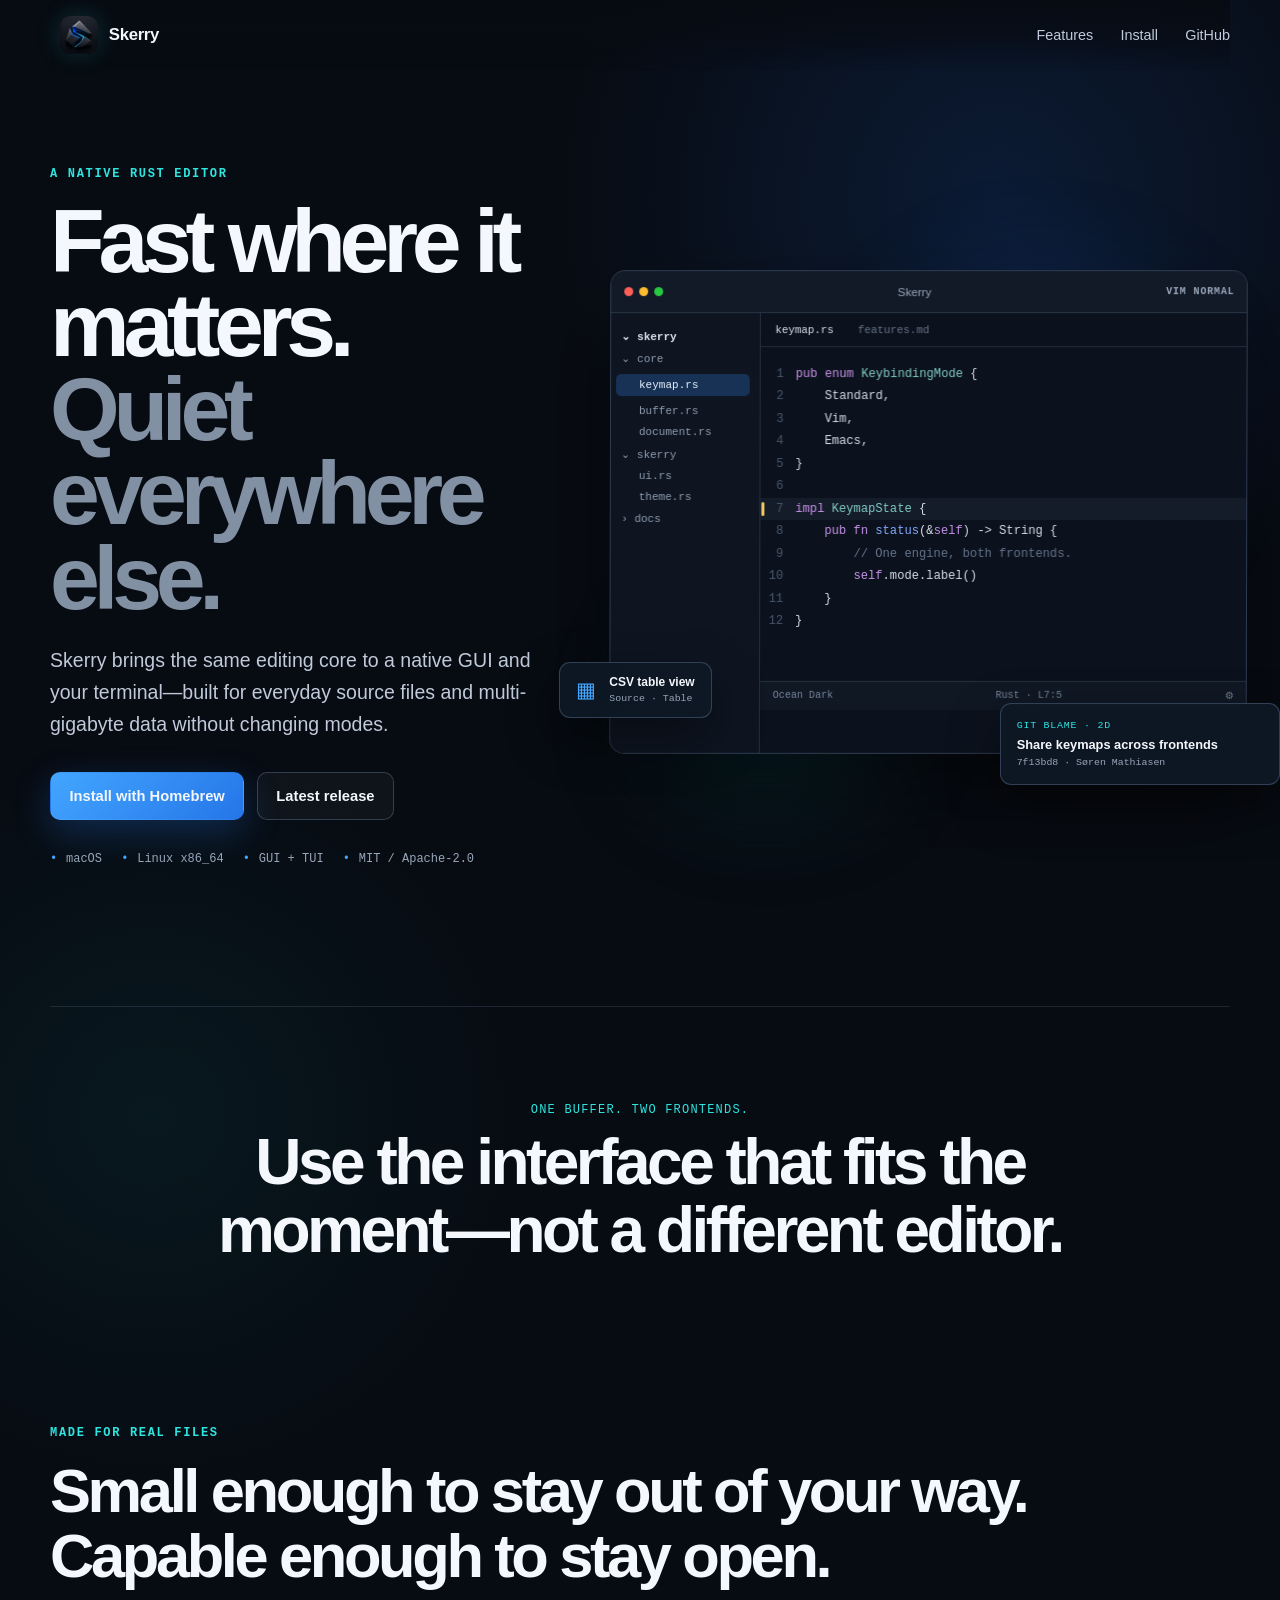
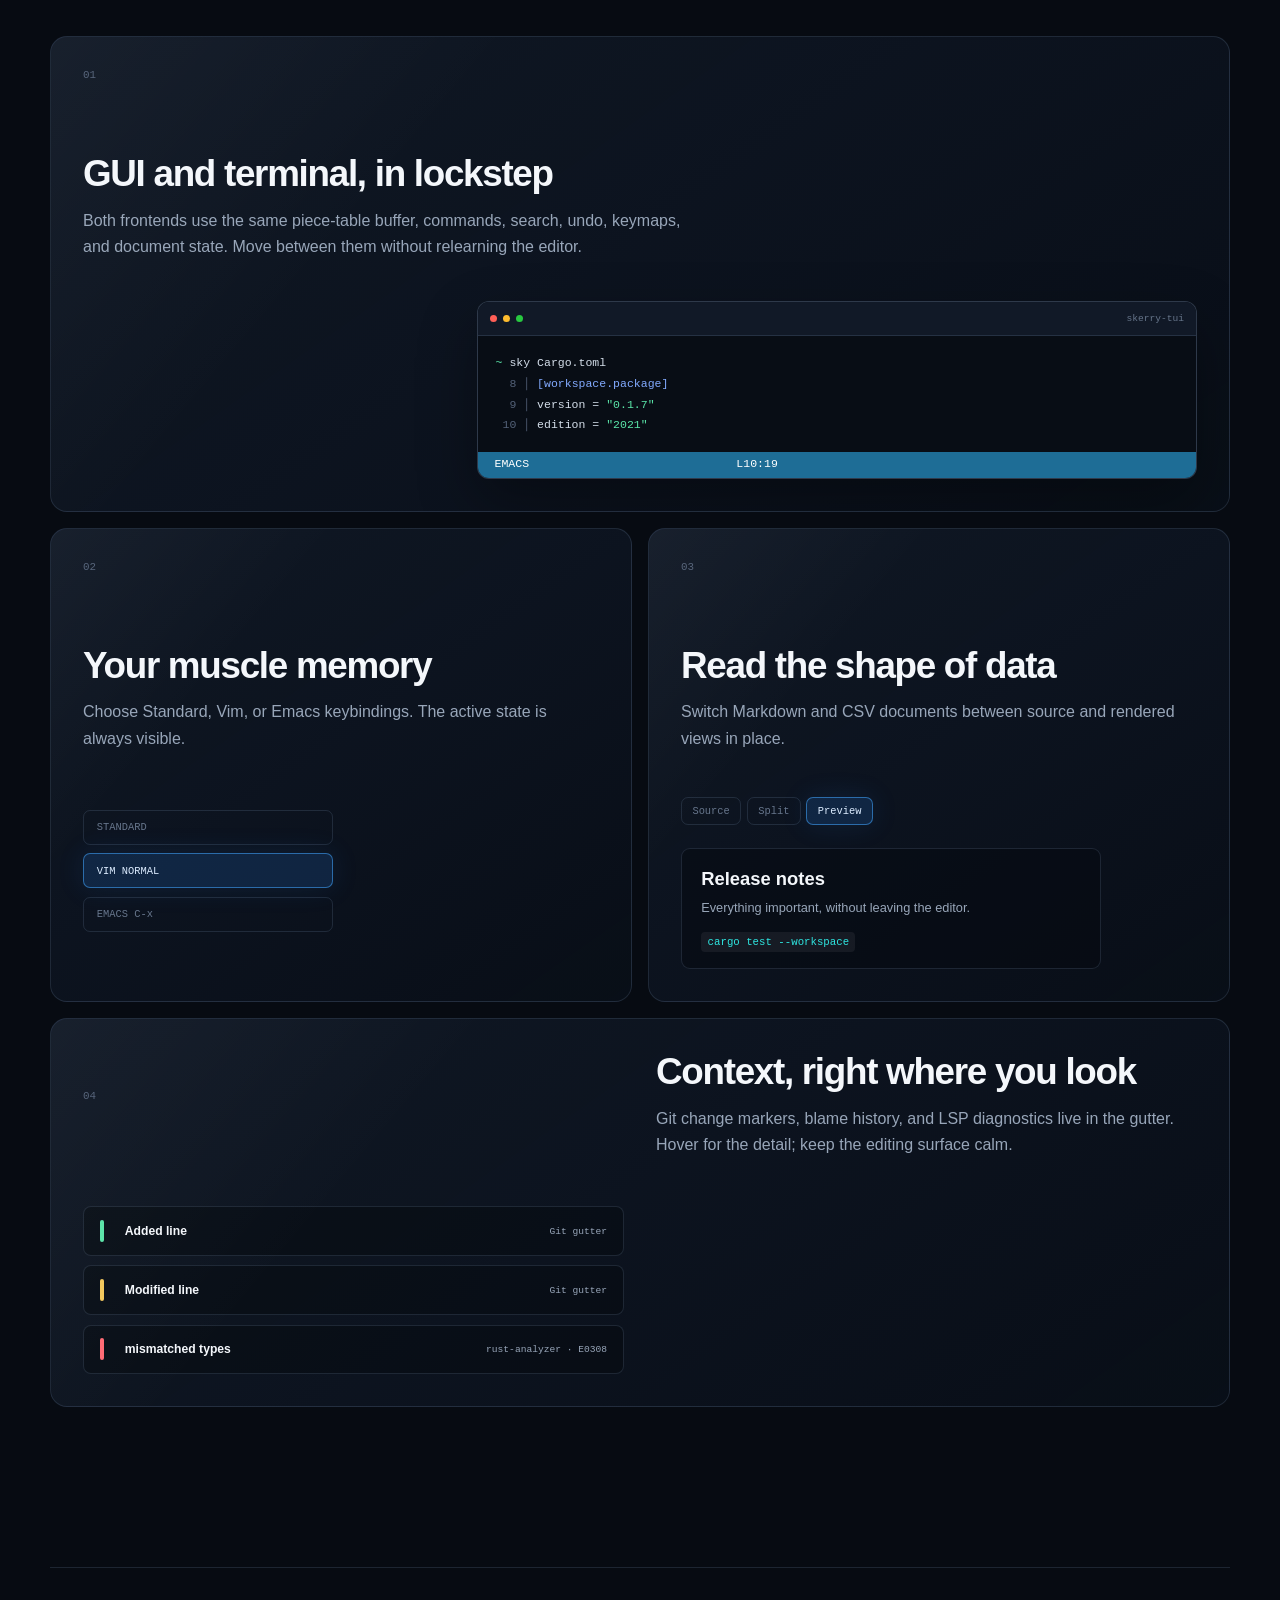
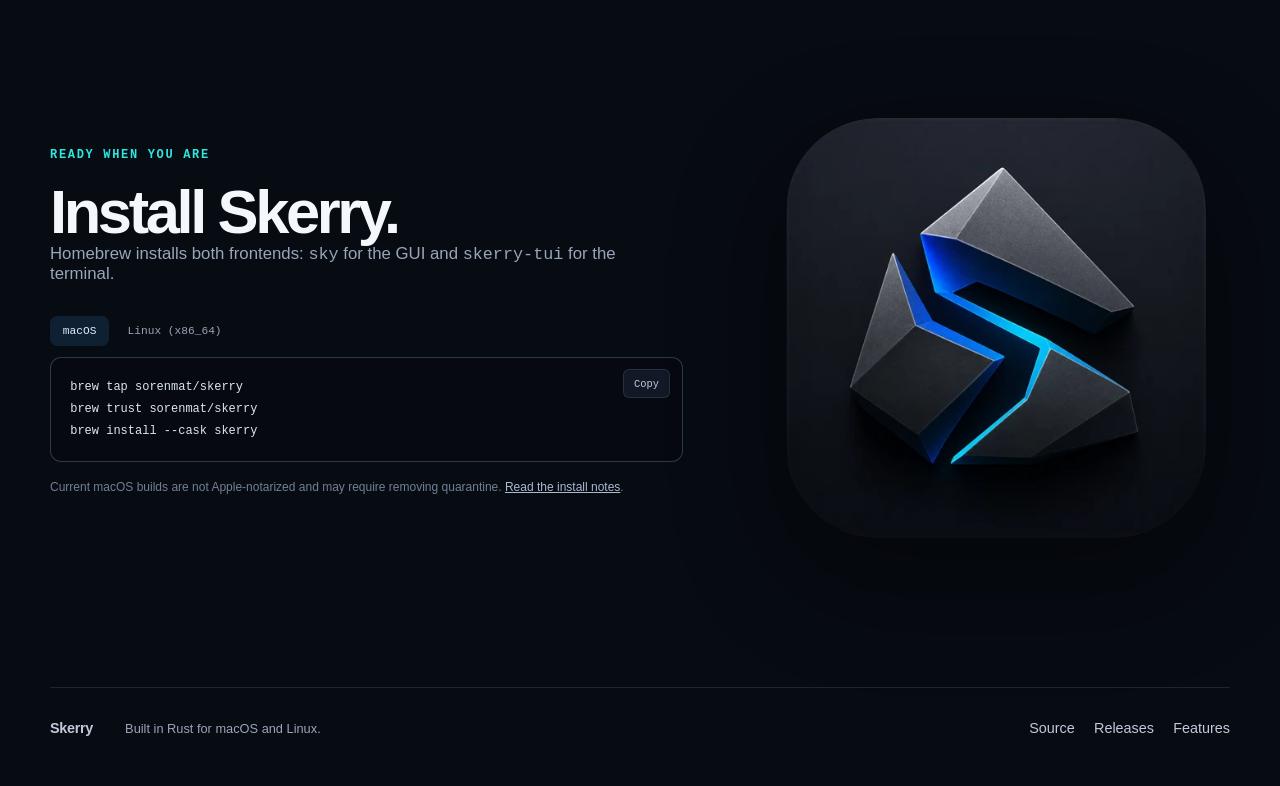
==== commit 00cfe5a3: "chore: prepare v0.1.7 release Keep package metadata and the public version example aligned for the n" ====
--- a/site/index.html
+++ b/site/index.html
@@ -149,7 +149,7 @@
               <div class="terminal-bar"><i></i><i></i><i></i><span>skerry-tui</span></div>
               <pre><span class="prompt">~</span> sky Cargo.toml
 <span class="dim">  8 │</span> <span class="blue">[workspace.package]</span>
-<span class="dim">  9 │</span> version = <span class="green">"0.1.6"</span>
+<span class="dim">  9 │</span> version = <span class="green">"0.1.7"</span>
 <span class="dim"> 10 │</span> edition = <span class="green">"2021"</span>
 <span class="statusline"> EMACS                              L10:19 </span></pre>
             </div>
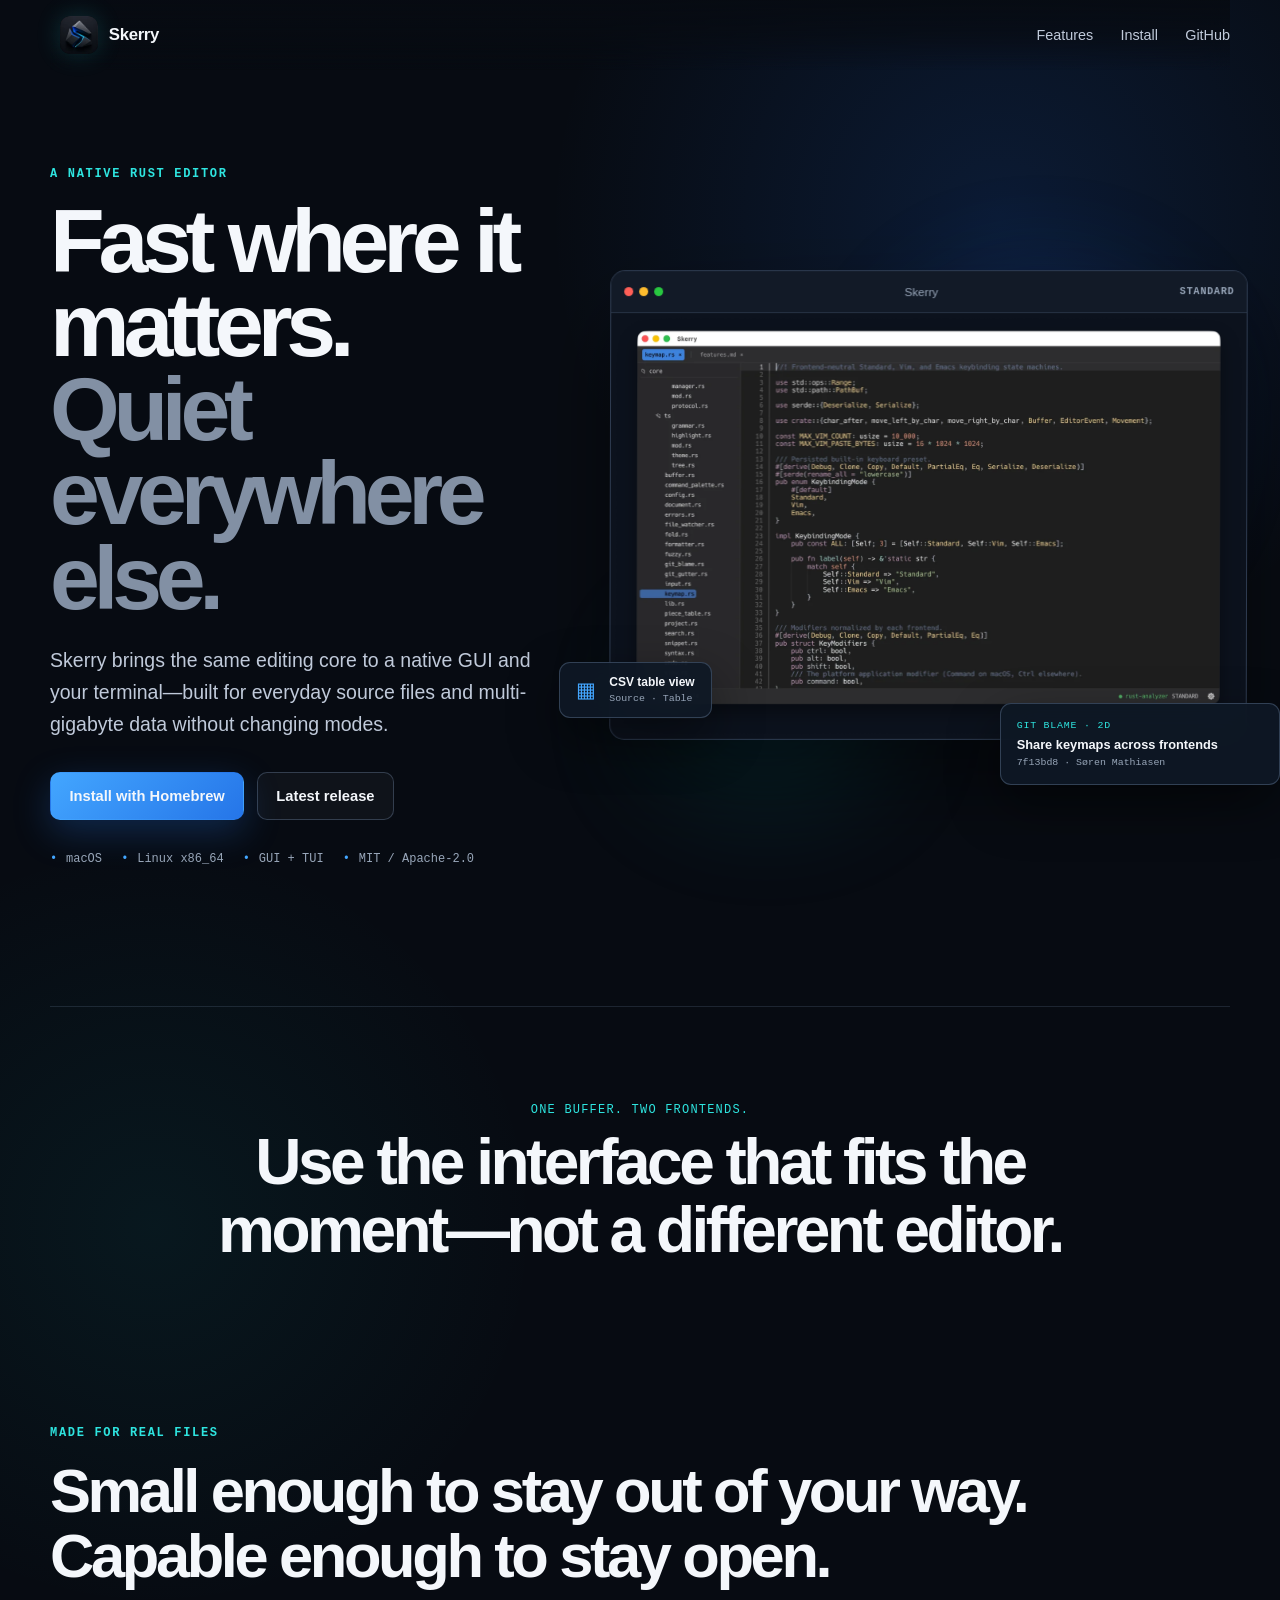
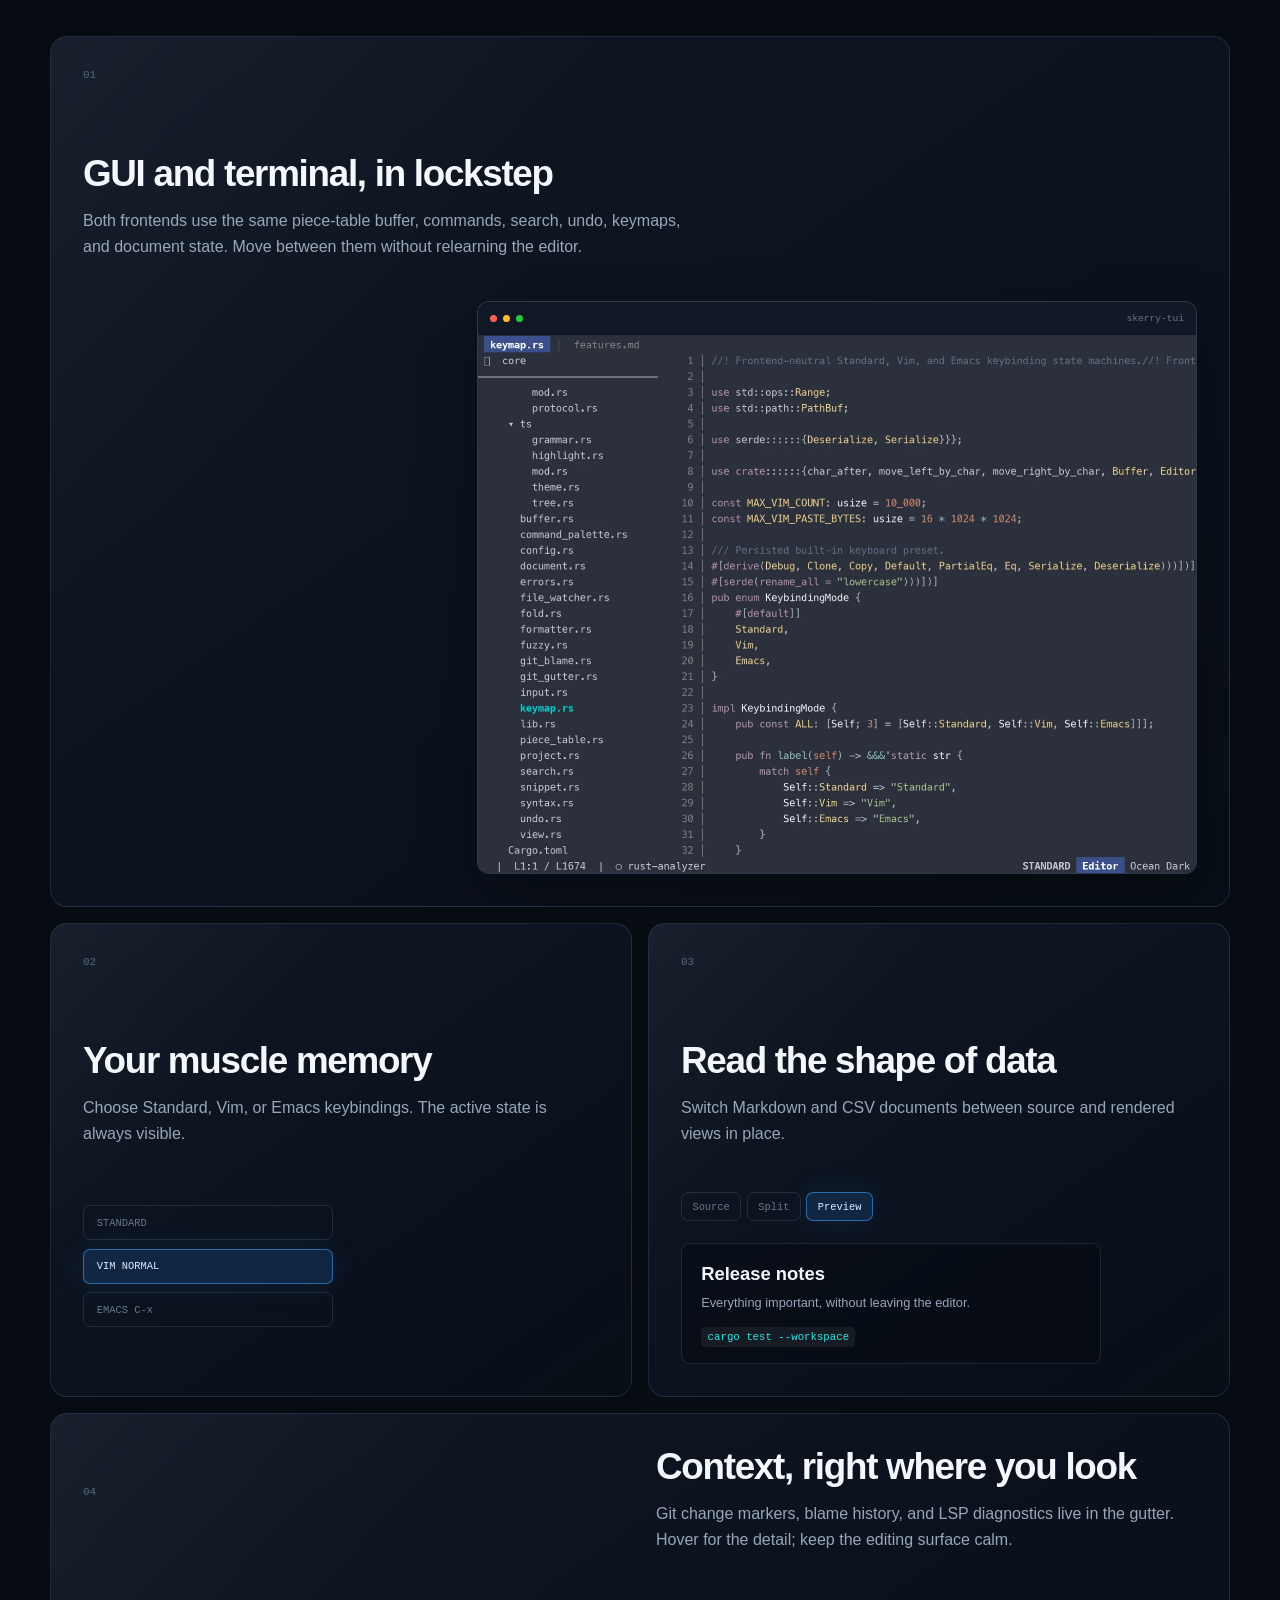
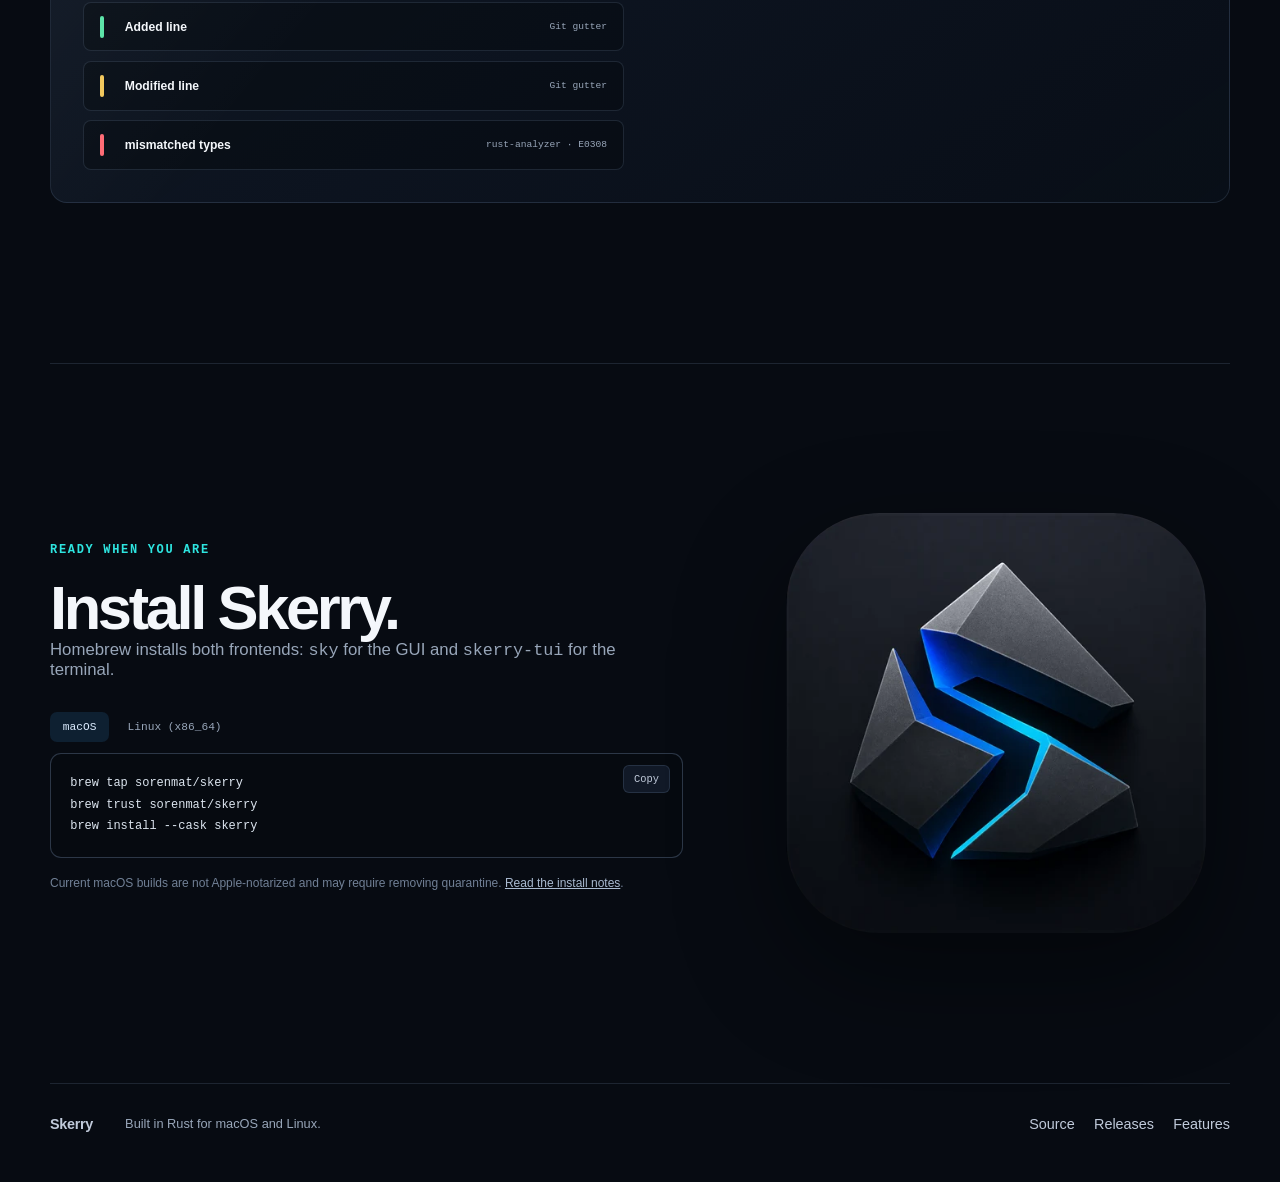
==== commit bc48891a: "docs: real app screenshots on the website Replace the hero's hand-drawn CSS editor mockup with a rea" ====
--- a/site/index.html
+++ b/site/index.html
@@ -78,41 +78,19 @@
             <div class="window-bar">
               <div class="traffic-lights" aria-hidden="true"><i></i><i></i><i></i></div>
               <span>Skerry</span>
-              <span class="window-mode">VIM NORMAL</span>
-            </div>
-            <div class="editor-body">
-              <aside class="file-tree" aria-label="Project files">
-                <strong>⌄ skerry</strong>
-                <span>⌄ core</span>
-                <span class="tree-file selected">keymap.rs</span>
-                <span class="tree-file">buffer.rs</span>
-                <span class="tree-file">document.rs</span>
-                <span>⌄ skerry</span>
-                <span class="tree-file">ui.rs</span>
-                <span class="tree-file">theme.rs</span>
-                <span>› docs</span>
-              </aside>
-              <div class="code-pane" aria-label="Rust source preview">
-                <div class="tab-row"><span>keymap.rs</span><span class="tab-dim">features.md</span></div>
-                <div class="code-lines" aria-hidden="true">
-                  <span><b>1</b><code><em>pub enum</em> <strong>KeybindingMode</strong> {</code></span>
-                  <span><b>2</b><code>    Standard,</code></span>
-                  <span><b>3</b><code>    Vim,</code></span>
-                  <span><b>4</b><code>    Emacs,</code></span>
-                  <span><b>5</b><code>}</code></span>
-                  <span><b>6</b><code></code></span>
-                  <span class="active-line"><b>7</b><i class="git-mark"></i><code><em>impl</em> <strong>KeymapState</strong> {</code></span>
-                  <span><b>8</b><code>    <em>pub fn</em> <mark>status</mark>(&amp;<em>self</em>) -&gt; String {</code></span>
-                  <span><b>9</b><code>        <span class="comment">// One engine, both frontends.</span></code></span>
-                  <span><b>10</b><code>        <em>self</em>.mode.label()</code></span>
-                  <span><b>11</b><code>    }</code></span>
-                  <span><b>12</b><code>}</code></span>
-                </div>
-                <div class="editor-status">
-                  <span>Ocean Dark</span><span>Rust · L7:5</span><span>⚙</span>
-                </div>
-              </div>
-            </div>
+              <span class="window-mode">STANDARD</span>
+            </div>
+            <picture>
+              <source srcset="skerry-gui-hero.webp" type="image/webp" />
+              <img
+                class="window-shot"
+                src="skerry-gui-hero.png"
+                alt="Skerry GUI editing keymap.rs: project tree, syntax-highlighted Rust, line numbers, LSP status bar"
+                width="1600"
+                height="1070"
+                loading="lazy"
+              />
+            </picture>
           </div>
           <div class="floating-card blame-card">
             <span class="card-kicker">Git blame · 2d</span>
@@ -145,13 +123,19 @@
               Both frontends use the same piece-table buffer, commands, search, undo,
               keymaps, and document state. Move between them without relearning the editor.
             </p>
-            <div class="terminal-demo" aria-label="Terminal example">
+            <div class="terminal-demo" aria-label="Skerry TUI session">
               <div class="terminal-bar"><i></i><i></i><i></i><span>skerry-tui</span></div>
-              <pre><span class="prompt">~</span> sky Cargo.toml
-<span class="dim">  8 │</span> <span class="blue">[workspace.package]</span>
-<span class="dim">  9 │</span> version = <span class="green">"0.1.7"</span>
-<span class="dim"> 10 │</span> edition = <span class="green">"2021"</span>
-<span class="statusline"> EMACS                              L10:19 </span></pre>
+              <picture>
+                <source srcset="skerry-tui.webp" type="image/webp" />
+                <img
+                  class="terminal-shot"
+                  src="skerry-tui.png"
+                  alt="skerry-tui editing keymap.rs: project tree, tabs, syntax highlighting, and a status bar"
+                  width="1400"
+                  height="1048"
+                  loading="lazy"
+                />
+              </picture>
             </div>
           </article>
 
--- a/site/styles.css
+++ b/site/styles.css
@@ -98,33 +98,14 @@
   box-shadow: 0 42px 90px rgba(0,0,0,.48), inset 0 1px rgba(255,255,255,.05);
   transform: rotateY(-4deg) rotateX(2deg);
 }
-.window-bar, .tab-row, .editor-status { display: flex; align-items: center; }
-.window-bar { height: 42px; padding: 0 .8rem; border-bottom: 1px solid var(--line); background: #121a27; color: var(--muted); font-size: .73rem; }
+.window-bar { display: flex; align-items: center; height: 42px; padding: 0 .8rem; border-bottom: 1px solid var(--line); background: #121a27; color: var(--muted); font-size: .73rem; }
 .window-bar > span:nth-child(2) { margin: auto; }
 .window-mode { font: 600 .63rem ui-monospace, monospace; letter-spacing: .08em; }
 .traffic-lights { display: flex; gap: 6px; }
 .traffic-lights i, .terminal-bar i { width: 9px; height: 9px; border-radius: 50%; background: #ff5f57; }
 .traffic-lights i:nth-child(2), .terminal-bar i:nth-child(2) { background: #febc2e; }
 .traffic-lights i:nth-child(3), .terminal-bar i:nth-child(3) { background: #28c840; }
-.editor-body { display: grid; grid-template-columns: 150px 1fr; min-height: 440px; }
-.file-tree { display: flex; flex-direction: column; gap: .58rem; padding: 1.05rem .65rem; border-right: 1px solid var(--line); background: #0e1521; color: #8e9bae; font: .69rem ui-monospace, SFMono-Regular, Menlo, monospace; }
-.file-tree strong { color: #dce5ef; }
-.tree-file { padding-left: 1.1rem; }
-.tree-file.selected { margin-left: -.35rem; padding: .3rem .35rem .3rem 1.45rem; border-radius: 5px; background: rgba(54, 137, 239, .25); color: #e8f2ff; }
-.code-pane { min-width: 0; }
-.tab-row { height: 34px; gap: 1.5rem; padding: 0 .9rem; border-bottom: 1px solid var(--line); color: #d7e1ed; font: .68rem ui-monospace, monospace; }
-.tab-dim { color: #647288; }
-.code-lines { padding: 1rem 0; font: .76rem/1.85 ui-monospace, SFMono-Regular, Menlo, monospace; }
-.code-lines > span { position: relative; display: grid; grid-template-columns: 35px 1fr; min-height: 1.85em; padding-right: 1rem; }
-.code-lines b { color: #48566b; text-align: right; padding-right: 12px; font-weight: 400; user-select: none; }
-.code-lines code { color: #d6dee9; white-space: pre; }
-.code-lines em { color: #c792ea; font-style: normal; }
-.code-lines strong { color: #80cbc4; font-weight: 500; }
-.code-lines mark { background: none; color: #82aaff; }
-.code-lines .comment { color: #62738a; }
-.code-lines .active-line { background: rgba(97, 120, 151, .10); }
-.git-mark { position: absolute; left: 1px; top: 4px; width: 3px; height: calc(100% - 8px); border-radius: 3px; background: var(--yellow); }
-.editor-status { justify-content: space-between; height: 29px; margin-top: 2rem; padding: 0 .8rem; border-top: 1px solid var(--line); background: #101824; color: #75849a; font: .63rem ui-monospace, monospace; }
+.window-shot { display: block; width: 100%; height: auto; }
 .floating-card { position: absolute; z-index: 2; border: 1px solid var(--line-strong); background: rgba(15, 24, 37, .92); box-shadow: 0 20px 52px rgba(0,0,0,.45); backdrop-filter: blur(18px); }
 .blame-card { right: -8%; bottom: 3%; display: flex; flex-direction: column; gap: .35rem; width: 280px; padding: 1rem; border-radius: 11px; }
 .card-kicker { color: var(--cyan); font: .62rem ui-monospace, monospace; text-transform: uppercase; letter-spacing: .08em; }
@@ -153,11 +134,7 @@
 .terminal-bar { display: flex; gap: 6px; align-items: center; height: 34px; padding: 0 .75rem; border-bottom: 1px solid var(--line); background: #111927; }
 .terminal-bar i { width: 7px; height: 7px; }
 .terminal-bar span { margin-left: auto; color: #66758a; font: .6rem ui-monospace, monospace; }
-.terminal-demo pre { margin: 0; padding: 1.1rem; color: #d5dfeb; font: .72rem/1.8 ui-monospace, monospace; }
-.prompt, .green { color: var(--green); }
-.dim { color: #536178; }
-.blue { color: #82aaff; }
-.statusline { display: block; margin: 1rem -1.1rem -1.1rem; padding: .15rem .6rem; background: #1e6d96; color: white; }
+.terminal-shot { display: block; width: 100%; height: auto; }
 .mode-stack { display: grid; gap: .55rem; max-width: 250px; margin-top: 3.6rem; }
 .mode-stack span, .view-switcher span { padding: .65rem .8rem; border: 1px solid var(--line); border-radius: 7px; color: #67768c; font: .65rem ui-monospace, monospace; }
 .mode-stack span.active, .view-switcher span.active { border-color: rgba(67,166,255,.55); background: rgba(43, 127, 229, .18); color: #dcecff; box-shadow: 0 0 28px rgba(43,127,229,.12); }
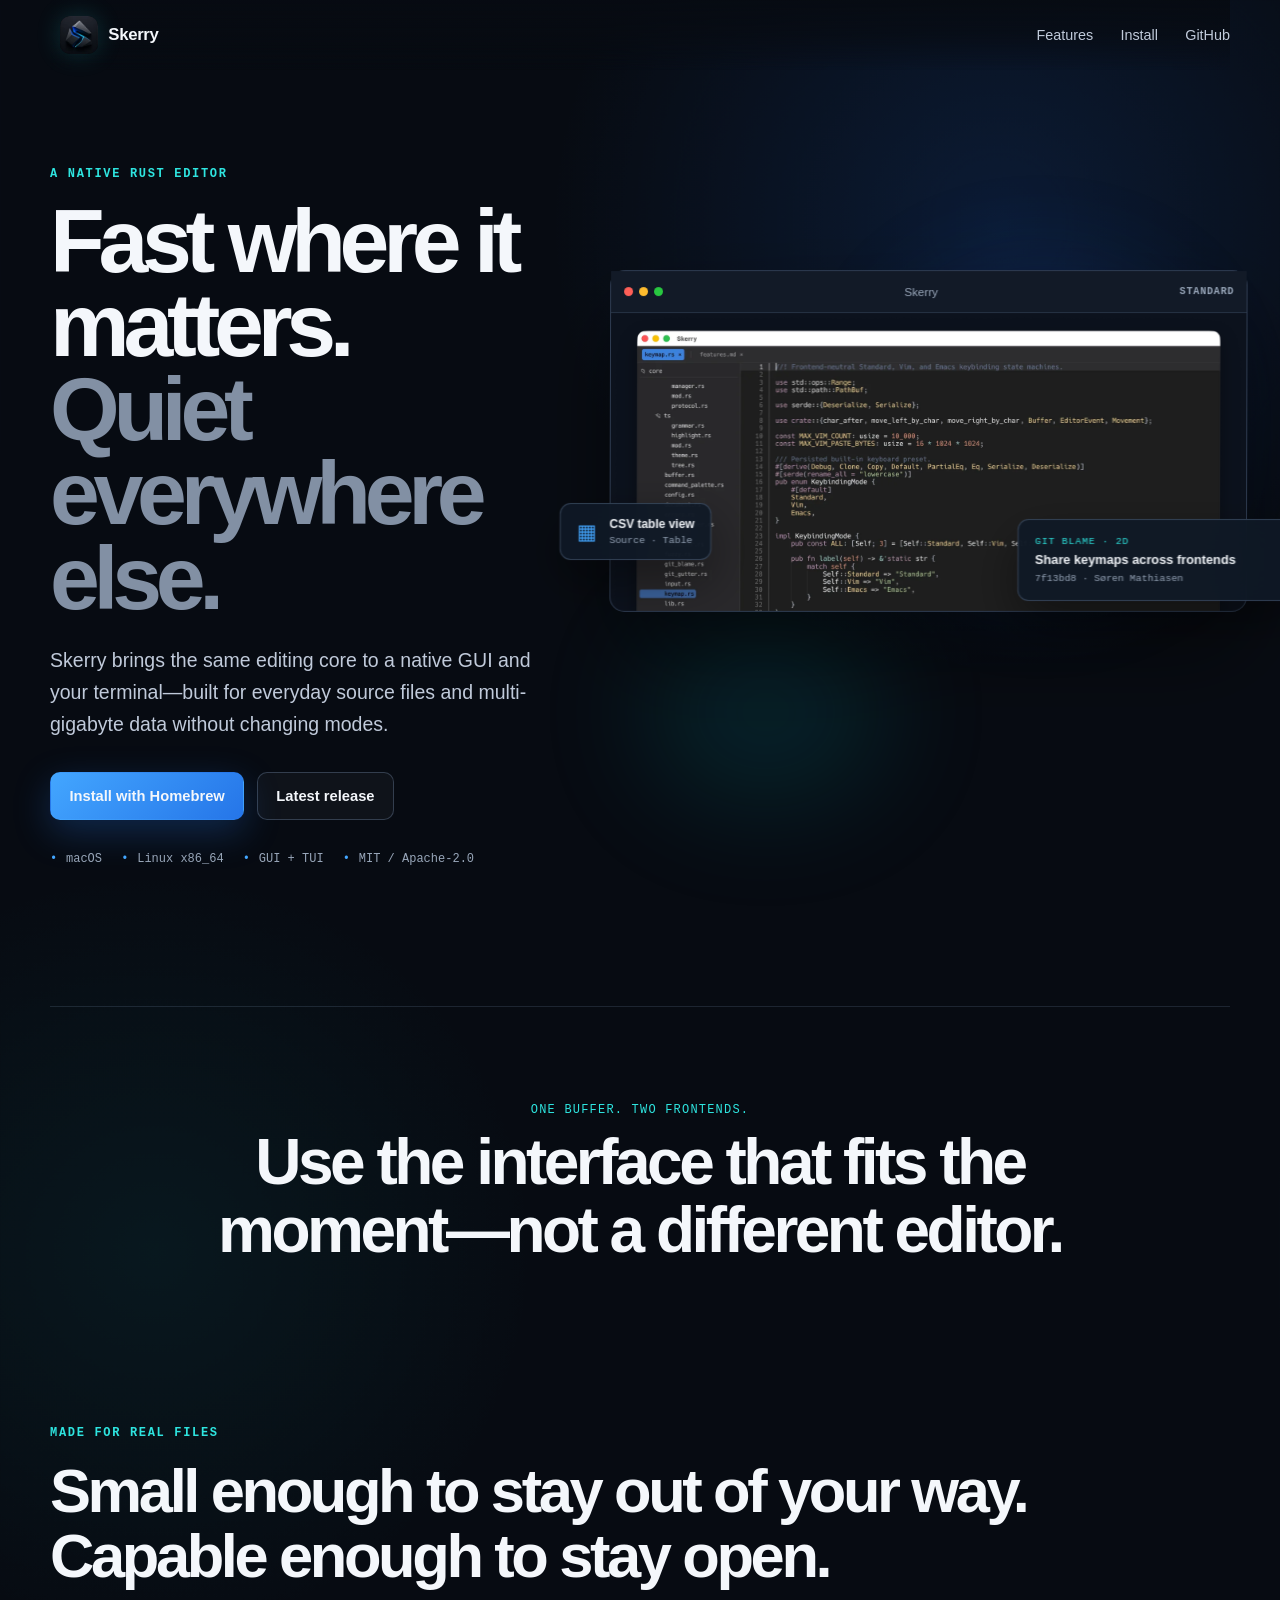
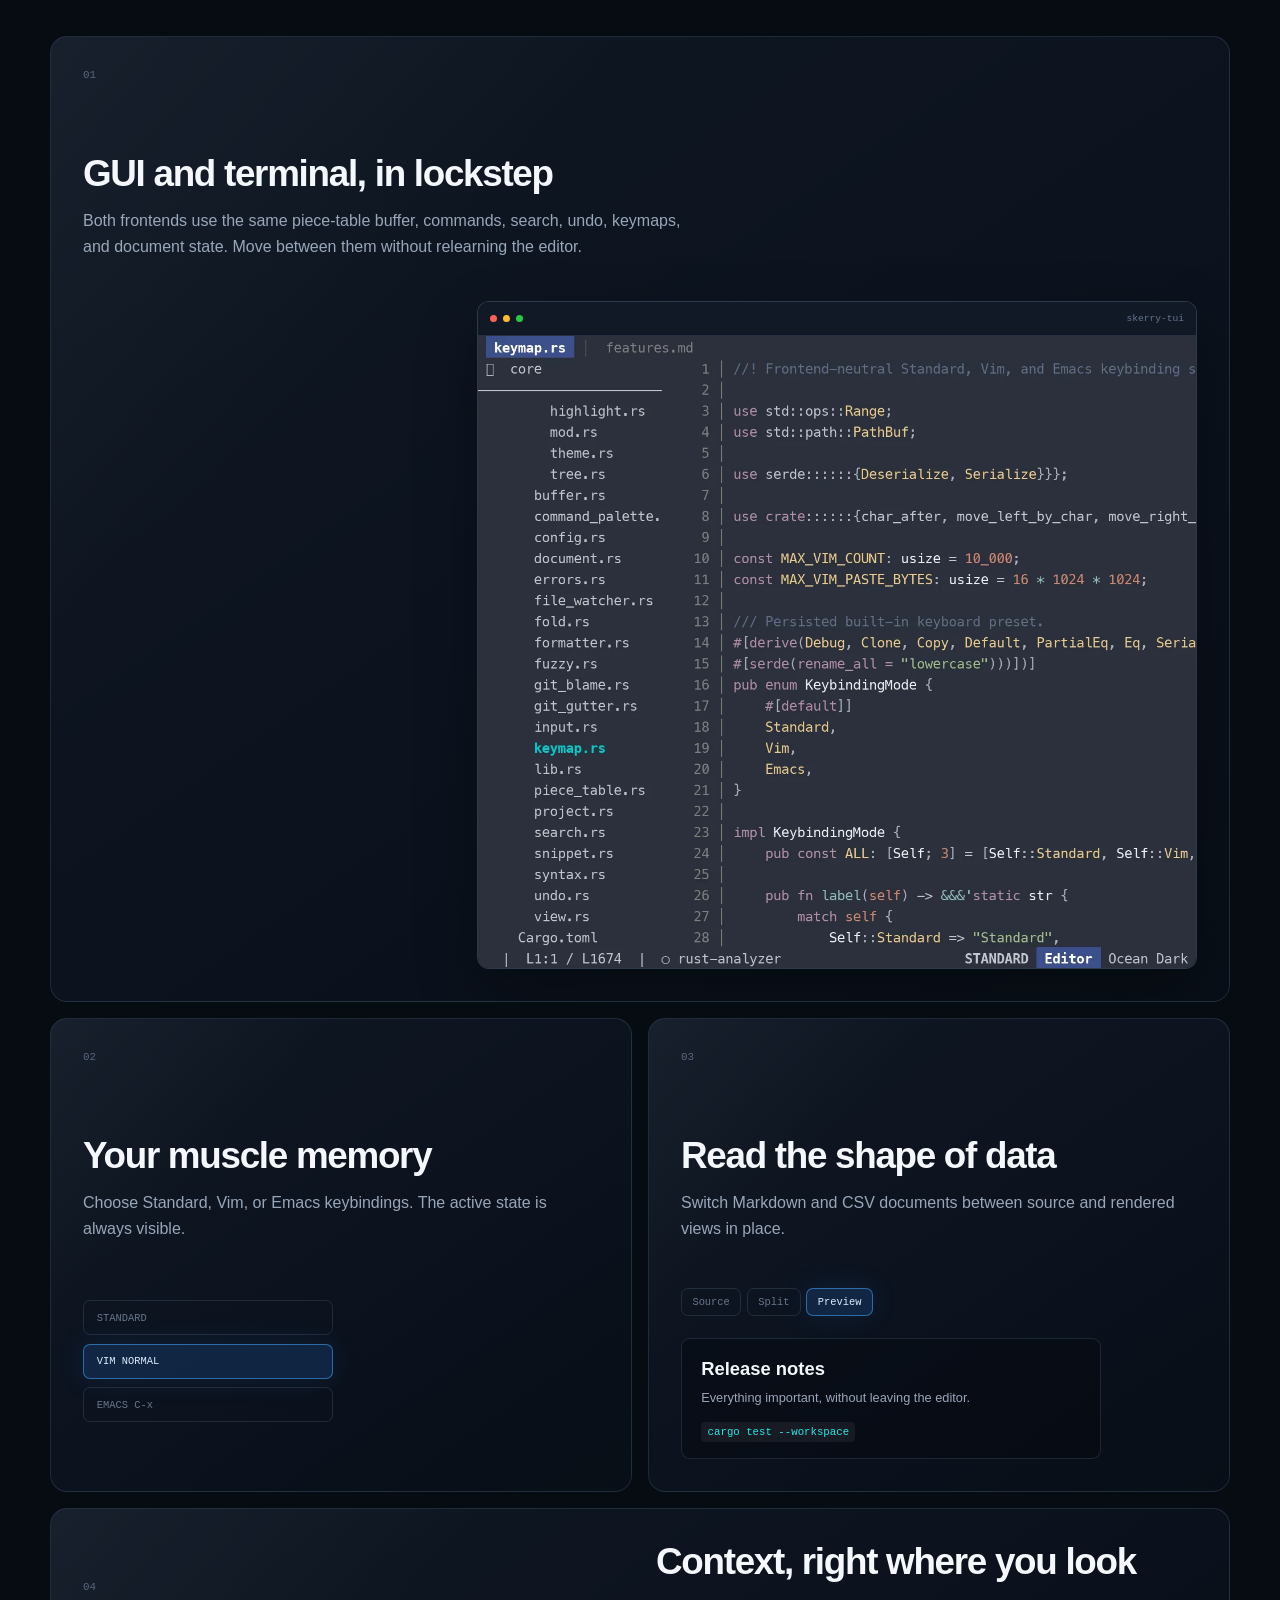
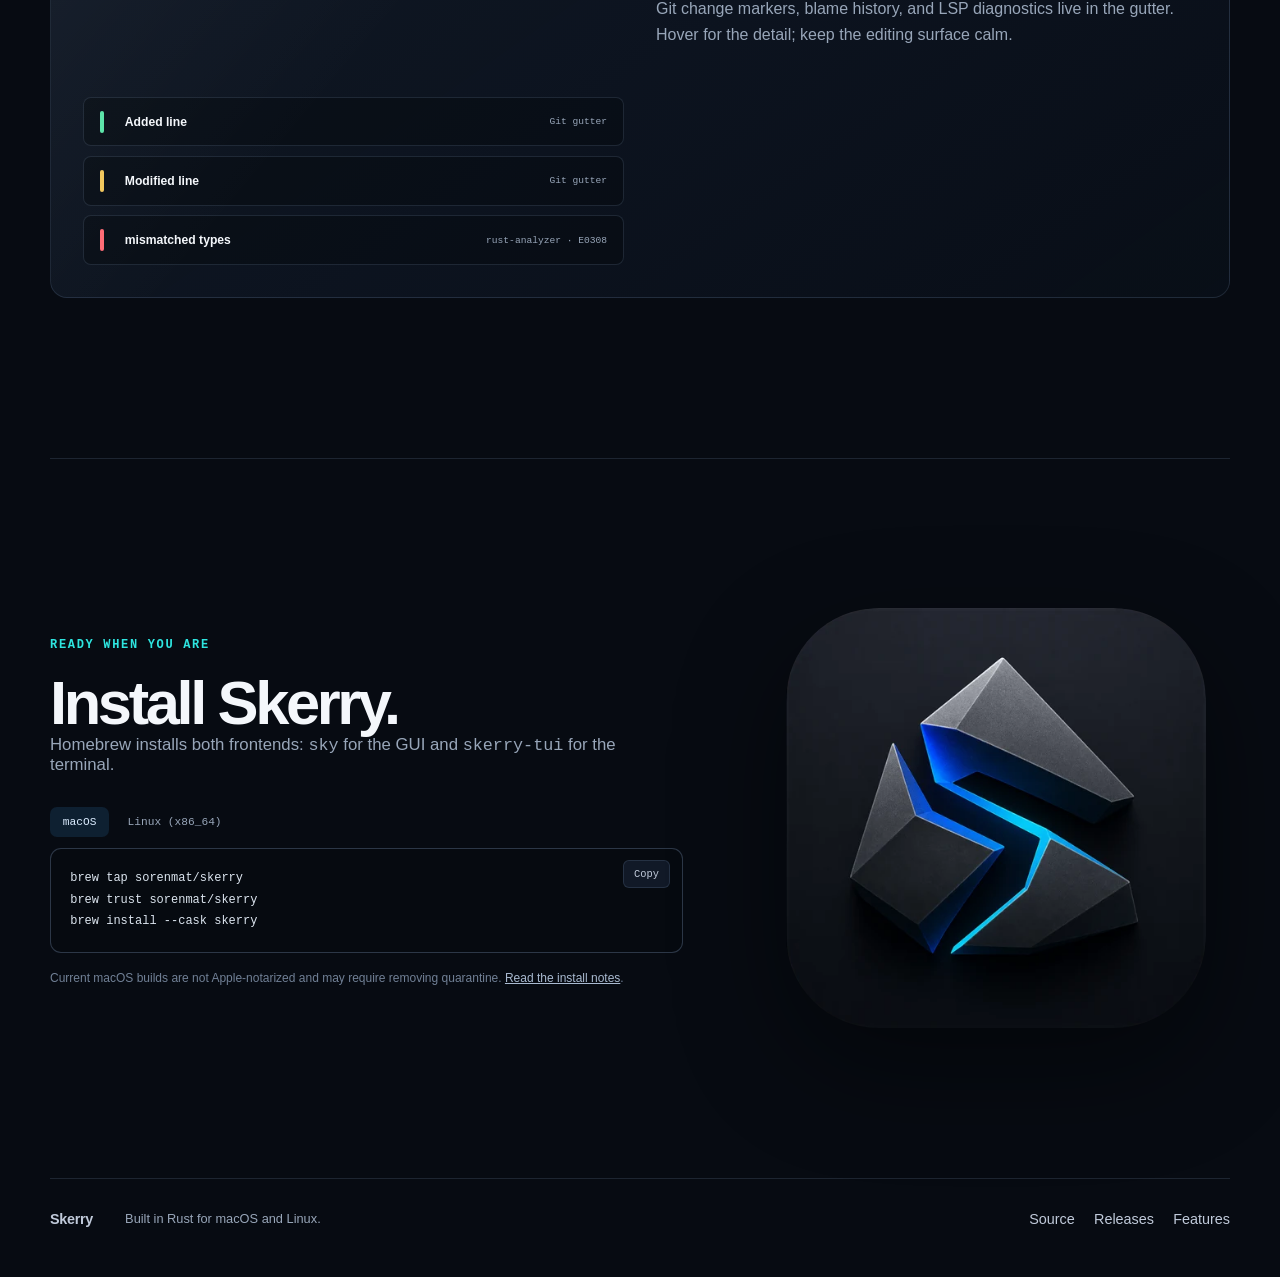
==== commit 95dc7577: "fix(site): bigger, clearer screenshots The first hero capture was a full 1240pt window shown at ~750" ====
--- a/site/index.html
+++ b/site/index.html
@@ -85,21 +85,21 @@
               <img
                 class="window-shot"
                 src="skerry-gui-hero.png"
-                alt="Skerry GUI editing keymap.rs: project tree, syntax-highlighted Rust, line numbers, LSP status bar"
+                alt="Skerry GUI editing keymap.rs: project tree, document tabs, syntax-highlighted Rust with line numbers"
                 width="1600"
-                height="1070"
+                height="748"
                 loading="lazy"
               />
             </picture>
-          </div>
-          <div class="floating-card blame-card">
-            <span class="card-kicker">Git blame · 2d</span>
-            <strong>Share keymaps across frontends</strong>
-            <small>7f13bd8 · Søren Mathiasen</small>
-          </div>
-          <div class="floating-card file-card">
-            <span class="file-icon">▦</span>
-            <div><strong>CSV table view</strong><small>Source · Table</small></div>
+            <div class="floating-card blame-card">
+              <span class="card-kicker">Git blame · 2d</span>
+              <strong>Share keymaps across frontends</strong>
+              <small>7f13bd8 · Søren Mathiasen</small>
+            </div>
+            <div class="floating-card file-card">
+              <span class="file-icon">▦</span>
+              <div><strong>CSV table view</strong><small>Source · Table</small></div>
+            </div>
           </div>
           </div>
         </div>
@@ -131,8 +131,8 @@
                   class="terminal-shot"
                   src="skerry-tui.png"
                   alt="skerry-tui editing keymap.rs: project tree, tabs, syntax highlighting, and a status bar"
-                  width="1400"
-                  height="1048"
+                  width="1260"
+                  height="1110"
                   loading="lazy"
                 />
               </picture>
--- a/site/styles.css
+++ b/site/styles.css
@@ -91,7 +91,9 @@
   top: 5%;
   left: 0;
   width: 103%;
-  overflow: hidden;
+  /* Overflow visible so the floating cards anchored to the window can
+     spill past its edges; the shot rounds its own bottom corners. */
+  overflow: visible;
   border: 1px solid rgba(137, 171, 218, .27);
   border-radius: 15px;
   background: #0c121d;
@@ -105,7 +107,7 @@
 .traffic-lights i, .terminal-bar i { width: 9px; height: 9px; border-radius: 50%; background: #ff5f57; }
 .traffic-lights i:nth-child(2), .terminal-bar i:nth-child(2) { background: #febc2e; }
 .traffic-lights i:nth-child(3), .terminal-bar i:nth-child(3) { background: #28c840; }
-.window-shot { display: block; width: 100%; height: auto; }
+.window-shot { display: block; width: 100%; height: auto; border-radius: 0 0 14px 14px; }
 .floating-card { position: absolute; z-index: 2; border: 1px solid var(--line-strong); background: rgba(15, 24, 37, .92); box-shadow: 0 20px 52px rgba(0,0,0,.45); backdrop-filter: blur(18px); }
 .blame-card { right: -8%; bottom: 3%; display: flex; flex-direction: column; gap: .35rem; width: 280px; padding: 1rem; border-radius: 11px; }
 .card-kicker { color: var(--cyan); font: .62rem ui-monospace, monospace; text-transform: uppercase; letter-spacing: .08em; }
